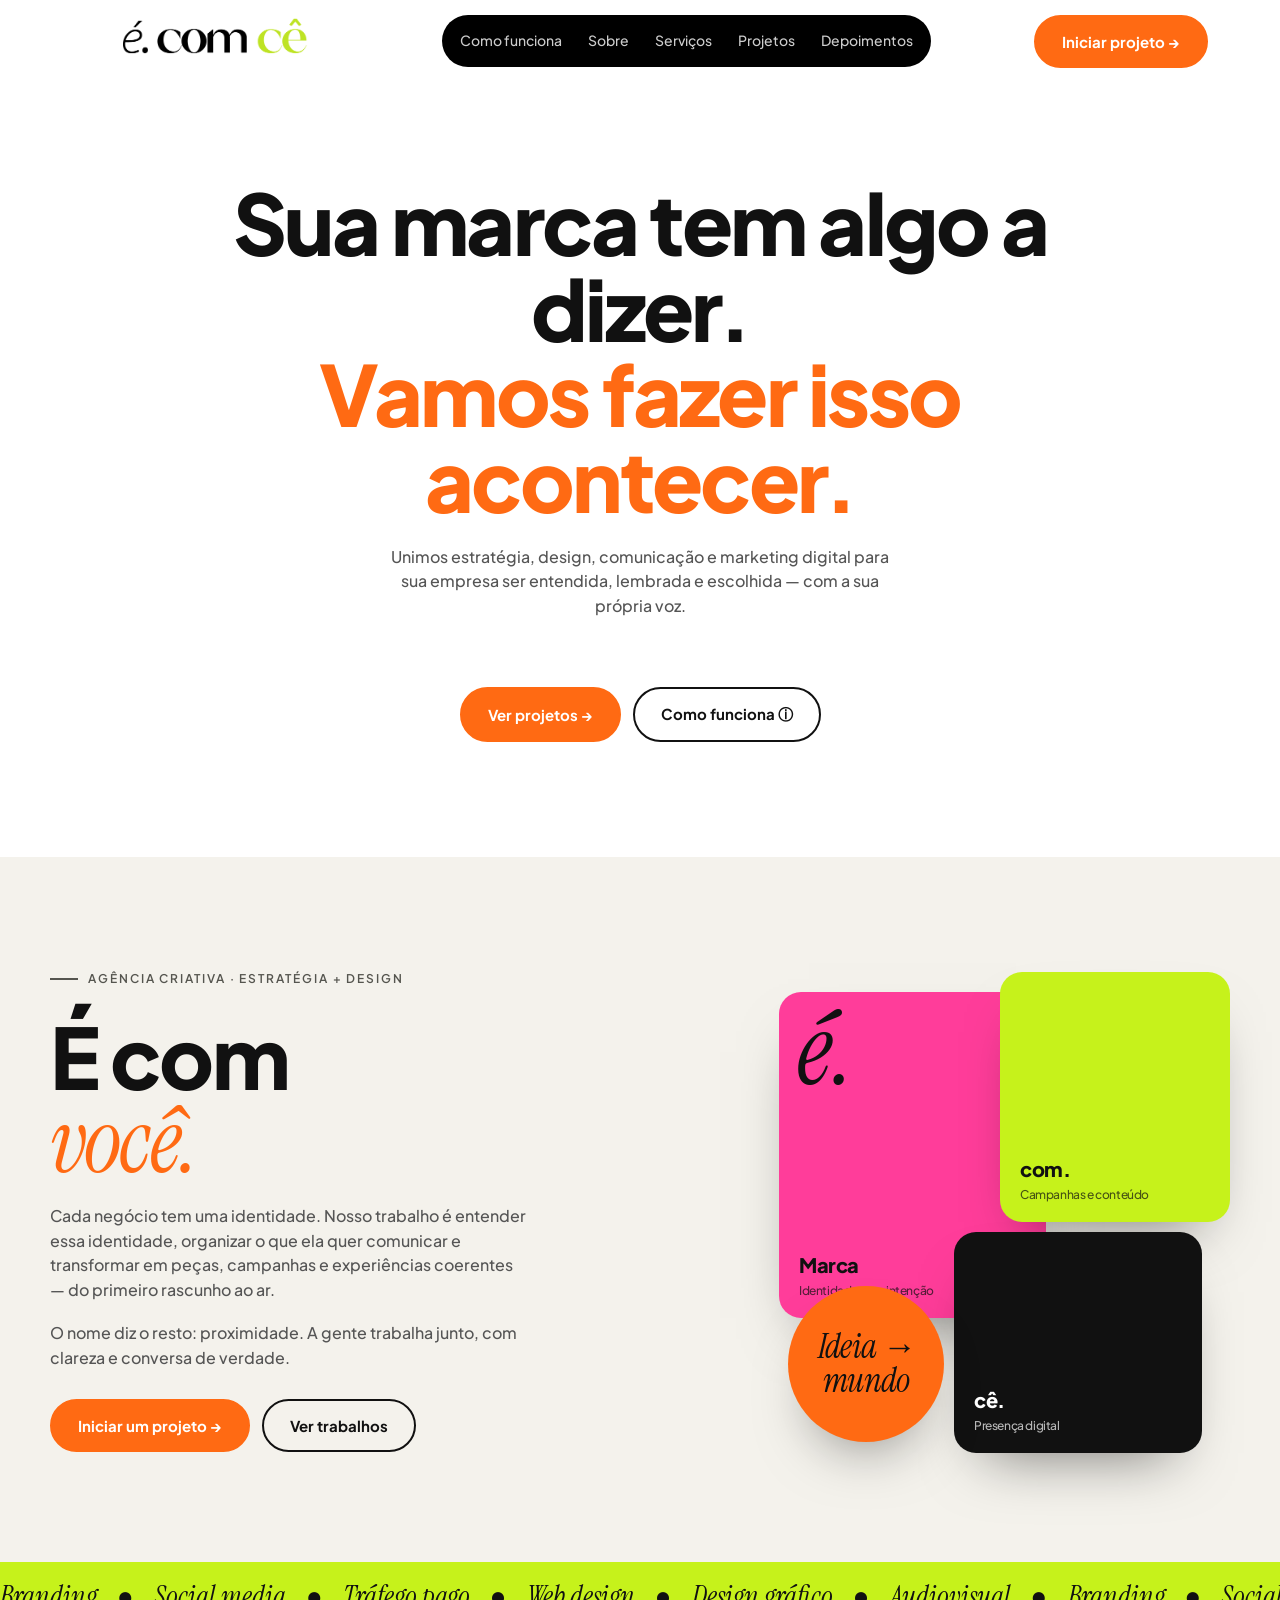
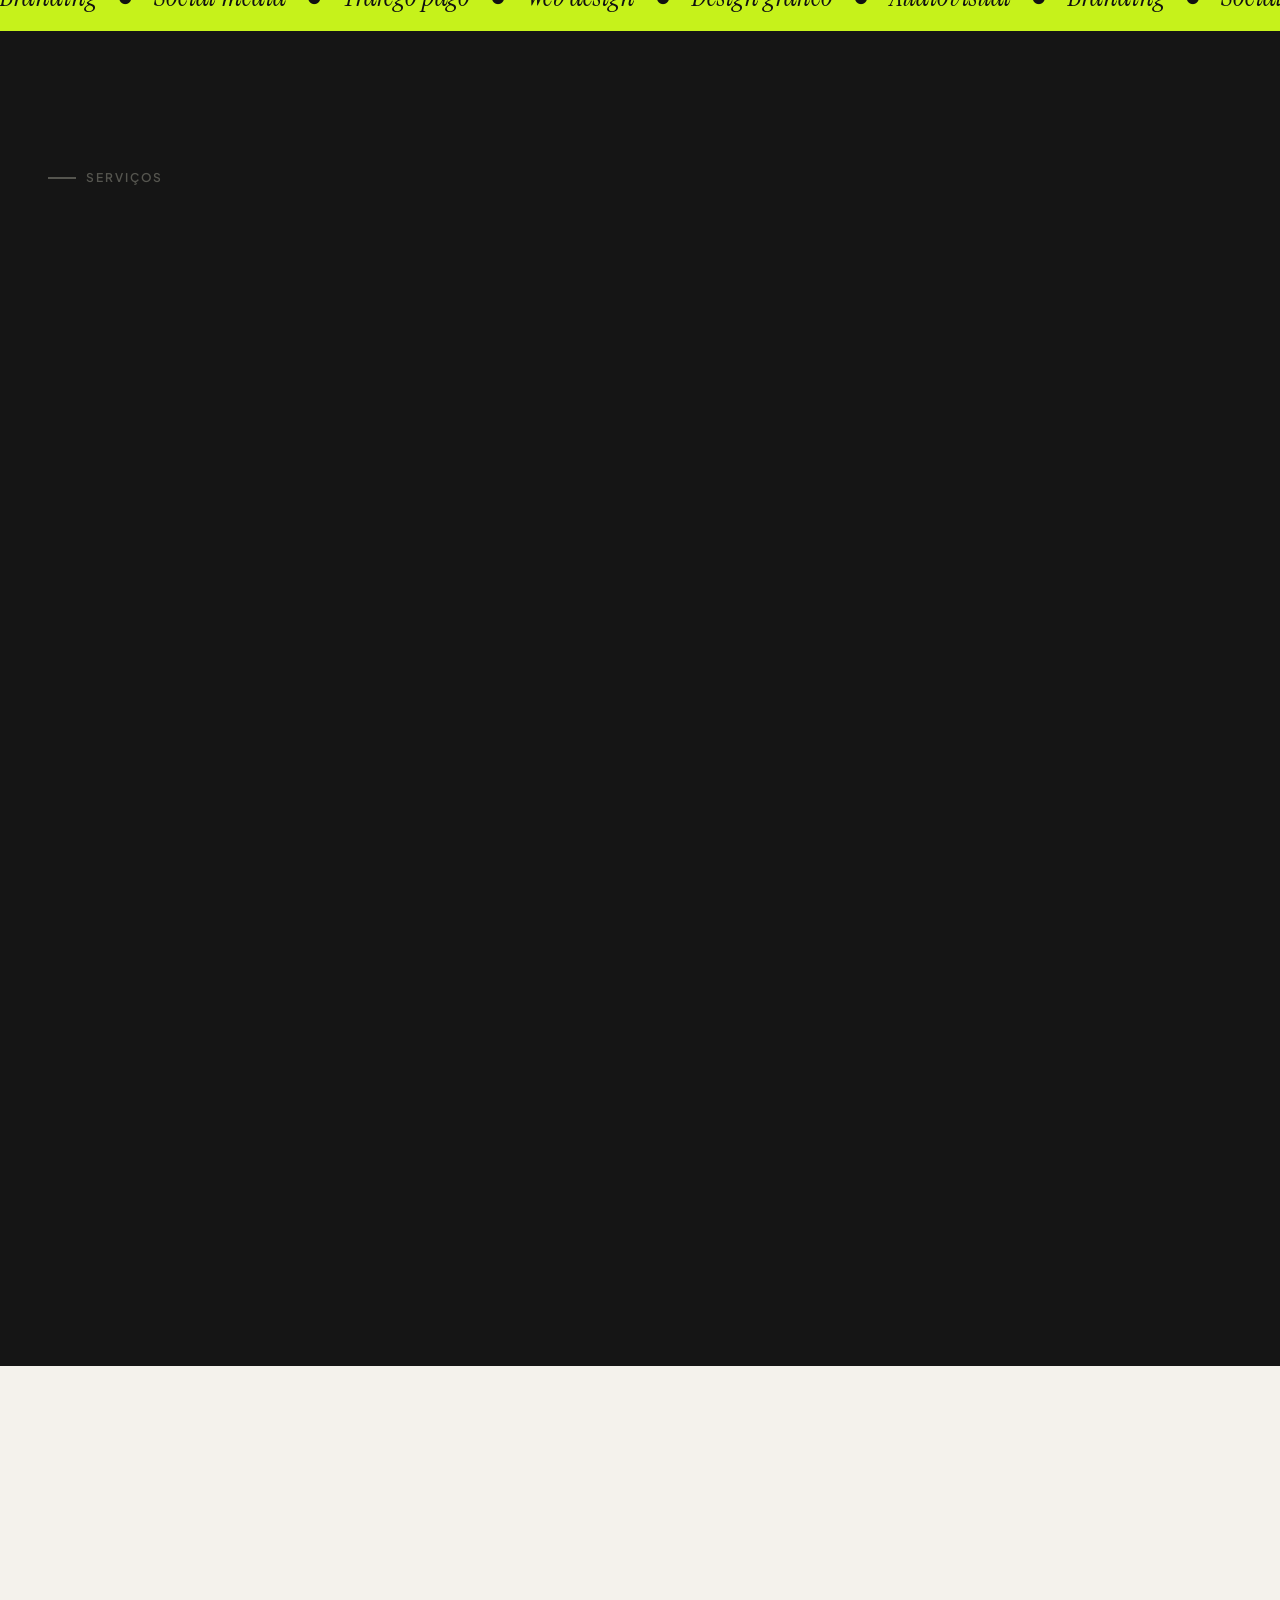
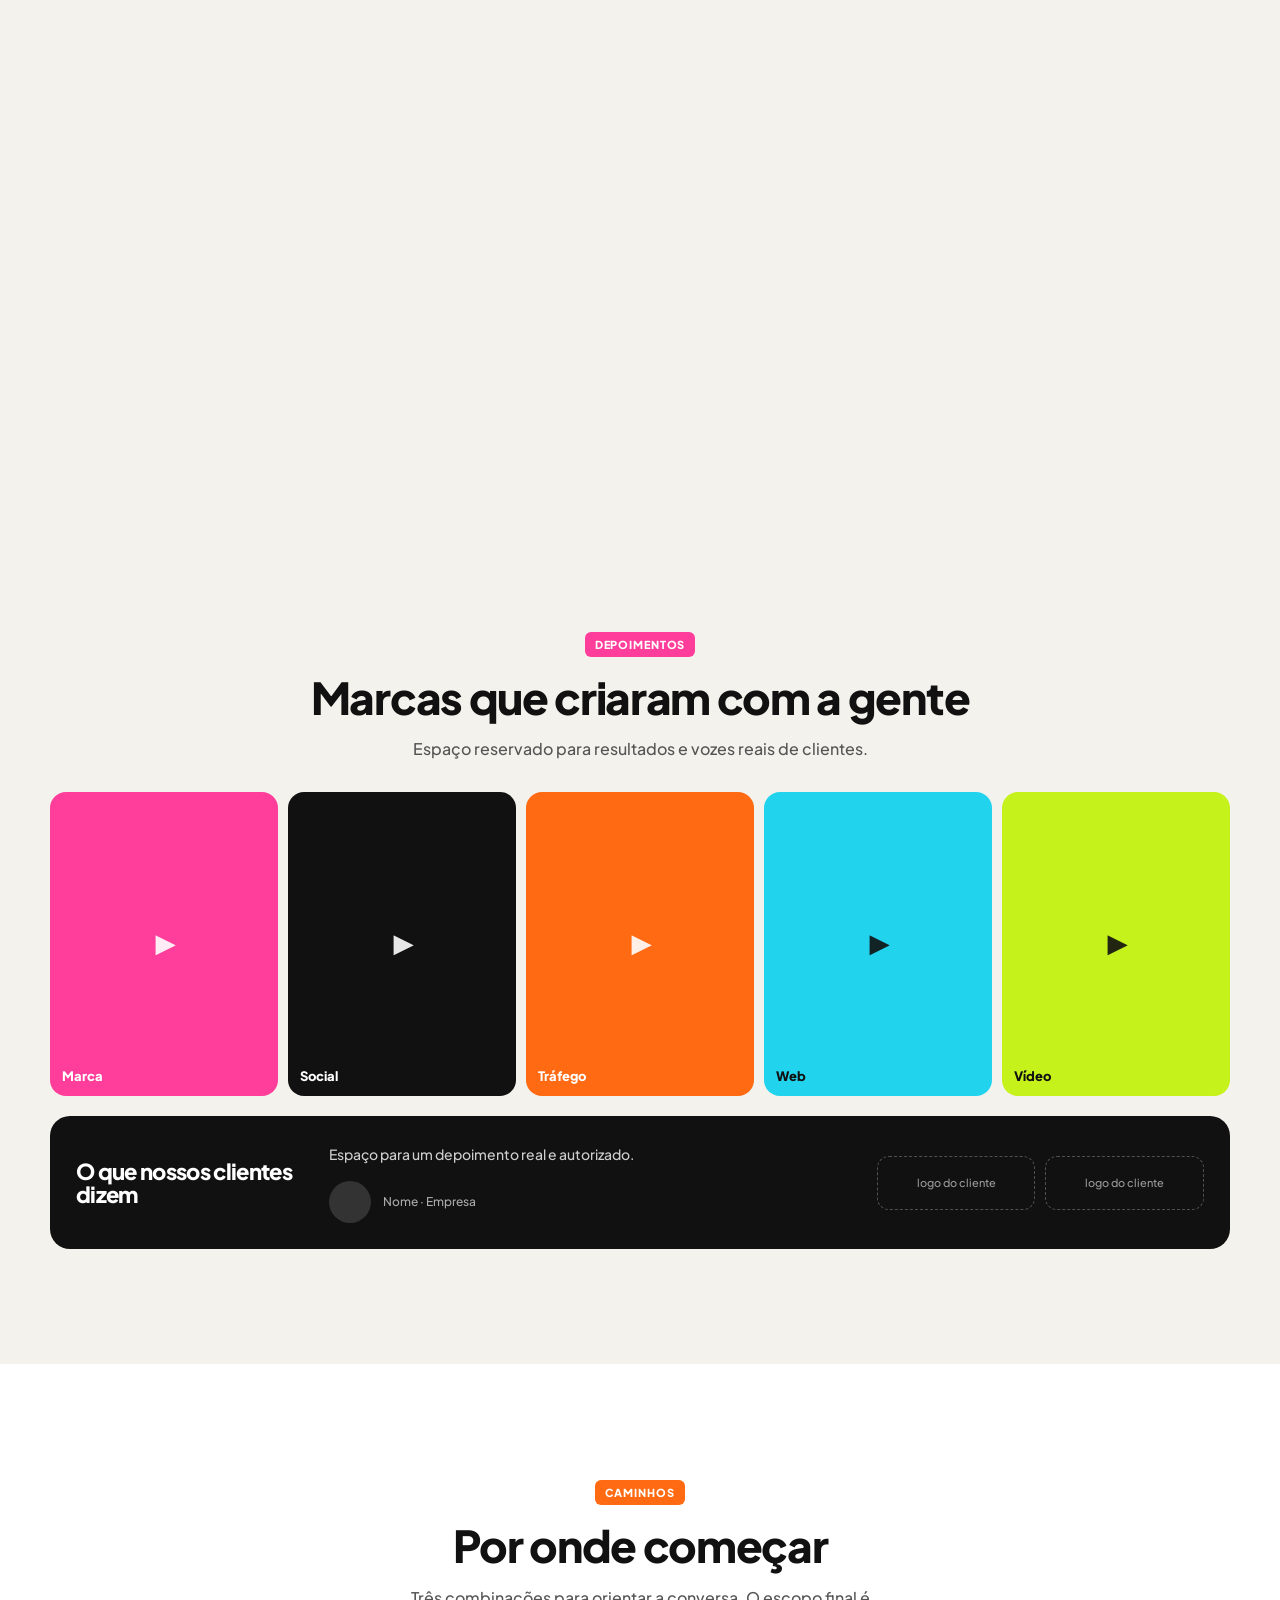
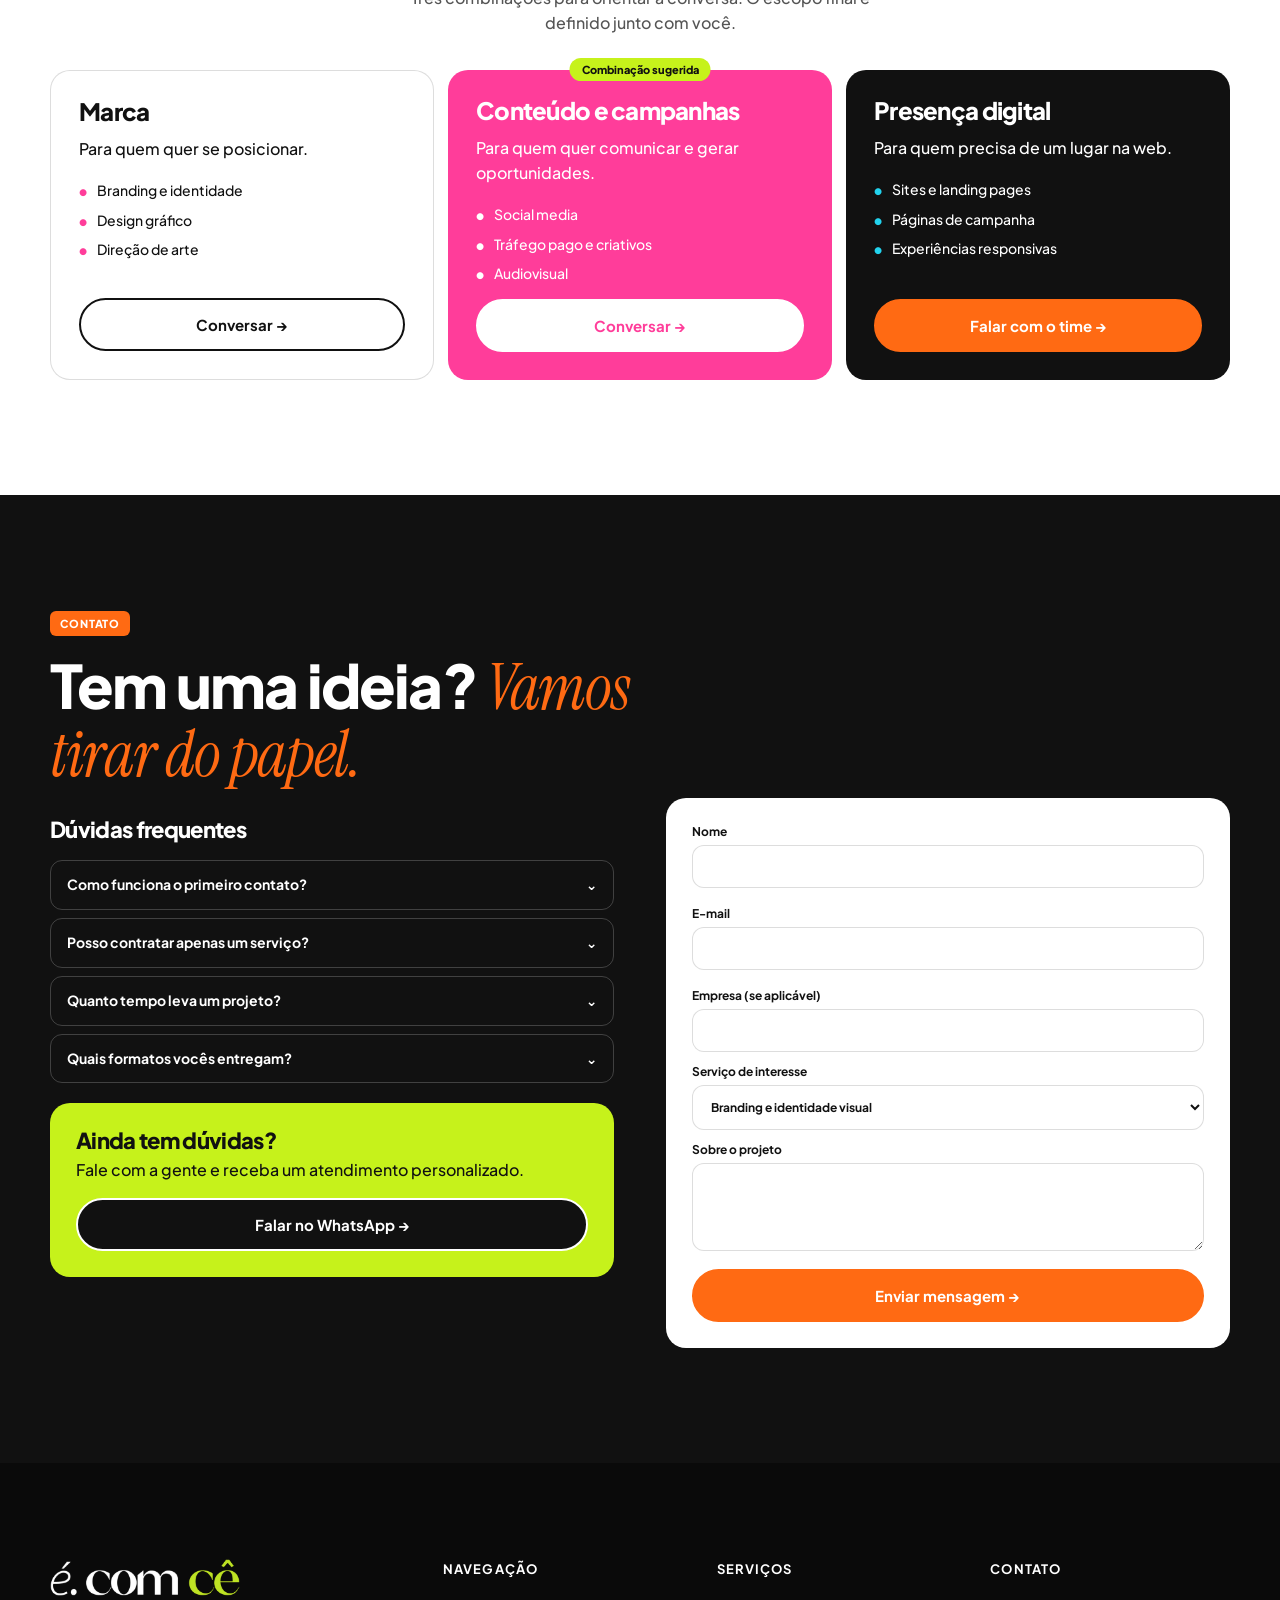
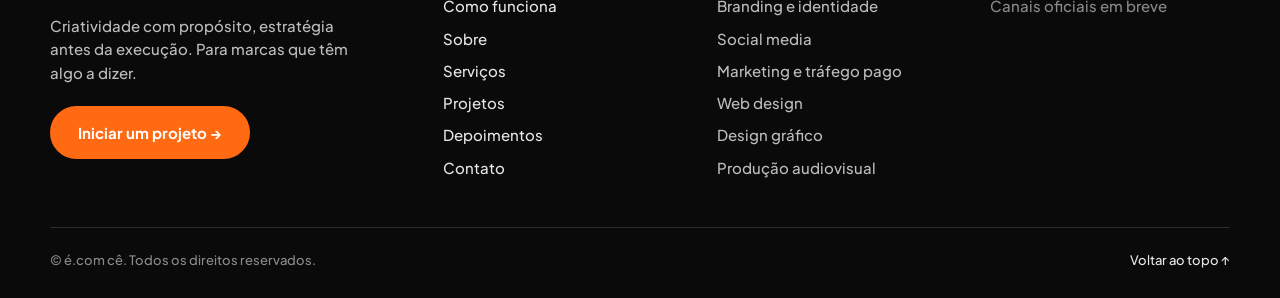
==== index.html @ 2d629760 "Add files via upload" ====
<!DOCTYPE html>
<html lang="pt-BR"><head>
  
<meta charset="utf-8"><meta name="viewport" content="width=device-width, initial-scale=1, viewport-fit=cover">
<title>Agência É Com Cê - criativa de branding, marketing e web</title>
<meta name="description" content="Agência criativa que conecta estratégia, design, comunicação e marketing digital para marcas que têm algo a dizer.">
<meta property="og:title" content="é.com cê — Sua marca tem algo a dizer"><meta property="og:type" content="website">
<meta property="og:description" content="Branding, social media, tráfego pago, web, design e audiovisual com estratégia antes da execução.">
<link rel="icon" type="image/png" href="[data-uri]">
<link rel="preconnect" href="https://fonts.googleapis.com"><link rel="preconnect" href="https://fonts.gstatic.com" crossorigin>
<link href="https://fonts.googleapis.com/css2?family=Plus+Jakarta+Sans:wght@500;700;800&family=Instrument+Serif:ital@0;1&display=swap" rel="stylesheet">
<link rel="stylesheet" href="css/style.css">

</head>
<body>

<header>
    <div class="nav">
        <a href="#inicio" aria-label="é.com cê — início"> <img src="img/logo.png" alt="é.com cê"></a>
<button class="burger" id="bg" aria-label="Abrir menu" aria-expanded="false" aria-controls="mn"><span></span><span></span></button>
<nav class="menu" id="mn" aria-label="Principal"><a href="#como">Como funciona</a><a href="#sobre">Sobre</a><a href="#servicos">Serviços</a><a href="#projetos">Projetos</a><a href="#depoimentos">Depoimentos</a>
    
</nav>
<a href="#contato" class="btn o">Iniciar projeto →</a>
</div>
</header>
<main class="bd top">


<section class="fr hero" id="inicio">
    <h1>Sua marca tem algo a dizer.<br>
        <span class="or">Vamos fazer isso acontecer.</span>
    </h1>
<p class="sub">Unimos estratégia, design, comunicação e marketing digital para sua empresa ser entendida, lembrada e escolhida — com a sua própria voz.</p>
<div class="row" id="row" aria-hidden="true"></div>
<div class="cta"><a class="btn o" href="#projetos">Ver projetos →</a><a class="btn" href="#como">Como funciona ⓘ</a></div></section>

<section class="fr mf" id="manifesto">
    <div class="mg">
        <div>
            <div class="kicker">Agência criativa · Estratégia + design</div>
<h2 class="mh">É com <span class="it or">você.</span></h2>
<p class="sub">Cada negócio tem uma identidade. Nosso trabalho é entender essa identidade, organizar o que ela quer comunicar e transformar em peças, campanhas e experiências coerentes — do primeiro rascunho ao ar.</p>
<p class="sub">O nome diz o resto: proximidade. A gente trabalha junto, com clareza e conversa de verdade.</p>
<div class="cta"><a class="btn o" href="#contato">Iniciar um projeto →</a><a class="btn" href="#projetos">Ver trabalhos</a></div>
<!-- <div class="chips"><span>Branding</span><span>Social media</span><span>Tráfego pago</span><span>Web</span><span>Design</span><span>Audiovisual</span></div> -->
</div>

<div class="stage" aria-hidden="true">
    <div class="card c1" data-d="18">
        <span>Marca</span><small>Identidade com intenção</small>
    </div>
    <div class="card c2" data-d="-26">
        <span>com.</span><small>Campanhas e conteúdo</small>
    </div>
    <div class="card c3" data-d="34">
        <span>cê.</span><small>Presença digital</small>
    </div>
    <div class="card c4" data-d="-14">
        <span class="it" style="font-size:34px">Ideia → mundo</span>
    </div>
</div>
</div>
</section><div class="tick" aria-hidden="true"><div><span>Branding</span><b>●</b><span>Social media</span><b>●</b><span>Tráfego pago</span><b>●</b><span>Web design</span><b>●</b><span>Design gráfico</span><b>●</b><span>Audiovisual</span><b>●</b><span>Branding</span><b>●</b><span>Social media</span><b>●</b><span>Tráfego pago</span><b>●</b><span>Web design</span><b>●</b><span>Design gráfico</span><b>●</b><span>Audiovisual</span><b>●</b></div></div>

<section id="servicos" style="background:var(--ink2)"><div class="wrap">
<div class="kicker">Serviços</div>
<h2 class="rv">Tudo o que sua marca precisa <span class="serif lime">dizer</span>, num só lugar.</h2>
<div class="sv">
<article class="s s1 rv"><span class="n">01</span><div><h3>Branding e identidade visual</h3><ul><li>Criação e desenvolvimento de marcas</li><li>Sistemas gráficos e aplicações</li><li>Direção de arte</li></ul></div></article>
<article class="s s2 rv"><span class="n">02</span><div><h3>Social media</h3><ul><li>Planejamento de conteúdo</li><li>Posts, carrosséis e stories</li><li>Gestão de redes sociais</li></ul></div></article>
<article class="s s3 rv"><span class="n">03</span><div><h3>Marketing digital e tráfego pago</h3><ul><li>Planejamento de campanhas</li><li>Criativos e gestão de anúncios</li><li>Geração de oportunidades</li></ul></div></article>
<article class="s s4 rv"><span class="n">04</span><div><h3>Web design e desenvolvimento</h3><ul><li>Sites institucionais</li><li>Landing pages e campanhas</li><li>Experiências responsivas</li></ul></div></article>
<article class="s s5 rv"><span class="n">05</span><div><h3>Design gráfico</h3><ul><li>Flyers e materiais promocionais</li><li>Peças para campanhas</li><li>Comunicação visual</li></ul></div></article>
<article class="s s6 rv"><span class="n">06</span><div><h3>Produção audiovisual</h3><ul><li>Edição de vídeos</li><li>Reels e vídeos curtos</li><li>Criativos para anúncios</li><li>Conteúdos para redes sociais</li></ul></div></article>
</div></div></section>

<section class="fr two" id="sobre"><div class="rv"><span class="tag">Sobre a é.com cê</span><h2>Marcas com personalidade <span class="or">comunicam melhor.</span></h2>
<p class="sub">Atuamos na interseção entre criatividade, comunicação e estratégia digital, com soluções que respeitam a identidade de cada negócio.</p>
<ul class="ck"><li>Criatividade com propósito</li><li>Conteúdo e design com intenção</li><li>Presença digital consistente</li></ul><a class="btn o" href="#contato">Quero conversar →</a></div>
<div class="stk rv"><div class="p p1"></div><div class="p p2">▶</div><div class="p p3"></div><div class="note"><b>Imagens ilustrativas</b>Espaço para fotos reais da equipe e dos bastidores.</div></div></section>

<!-- <section class="fr dk two" id="servicos">
    <div class="rv"><span class="tag">Serviços</span>
        <h2>Um só parceiro para <span class="or">todas as frentes</span> da sua marca.</h2>
<p class="sub">Escolha uma frente ou combine várias. Conte o objetivo e montamos o caminho.</p><br><a class="btn o" href="#contato">Conheça as frentes →</a></div>
<div class="win rv"><div class="tl">
<div class="sv"><div><b>01</b><h3>Branding e identidade</h3></div><ul><li>Marcas e sistemas gráficos</li><li>Direção de arte</li></ul></div>
<div class="sv"><div><b>02</b><h3>Social media</h3></div><ul><li>Conteúdo e gestão</li><li>Posts, carrosséis, stories</li></ul></div>
<div class="sv"><div><b>03</b><h3>Marketing e tráfego pago</h3></div><ul><li>Campanhas e anúncios</li><li>Criativos publicitários</li></ul></div>
<div class="sv"><div><b>04</b><h3>Web design</h3></div><ul><li>Sites e landing pages</li><li>Experiências responsivas</li></ul></div>
<div class="sv"><div><b>05</b><h3>Design gráfico</h3></div><ul><li>Flyers e peças de campanha</li><li>Materiais digitais</li></ul></div>
<div class="sv"><div><b>06</b><h3>Audiovisual</h3></div><ul><li>Edição, reels e vídeos curtos</li><li>Criativos para anúncios</li></ul></div></div>
<div class="br"><b>Novo briefing</b><span>Seu objetivo</span><span>Serviço de interesse</span><span>Prazo desejado</span><a class="btn o" href="#contato">Enviar briefing</a></div></div>
</section> -->



<section class="fr tt" id="depoimentos"><span class="tag">Depoimentos</span><h2>Marcas que criaram com a gente</h2><p class="sub" style="margin-inline:auto">Espaço reservado para resultados e vozes reais de clientes.</p>
<div class="v5"><div>Marca</div><div>Social</div><div>Tráfego</div><div>Web</div><div>Vídeo</div></div>
<div class="dp" style="text-align:left"><h3>O que nossos clientes dizem</h3><div><q id="tq">Espaço para um depoimento real e autorizado.</q><div class="who"><span class="av"></span><span id="tn">Nome · Empresa</span></div></div><div class="lg"><span>logo do cliente</span><span>logo do cliente</span></div></div></section>

<section class="fr tt" id="caminhos"><span class="tag o">Caminhos</span><h2>Por onde começar</h2><p class="sub" style="margin-inline:auto">Três combinações para orientar a conversa. O escopo final é definido junto com você.</p>
<div class="pl" style="text-align:left"><div class="pc"><h3>Marca</h3><p>Para quem quer se posicionar.</p><ul><li>Branding e identidade</li><li>Design gráfico</li><li>Direção de arte</li></ul><a class="btn" href="#contato">Conversar →</a></div>
<div class="pc pp"><span class="md">Combinação sugerida</span><h3>Conteúdo e campanhas</h3><p>Para quem quer comunicar e gerar oportunidades.</p><ul><li>Social media</li><li>Tráfego pago e criativos</li><li>Audiovisual</li></ul><a class="btn" href="#contato">Conversar →</a></div>
<div class="pc bk"><h3>Presença digital</h3><p>Para quem precisa de um lugar na web.</p><ul><li>Sites e landing pages</li><li>Páginas de campanha</li><li>Experiências responsivas</li></ul><a class="btn" href="#contato">Falar com o time →</a></div></div></section>

<section class="fr dk" id="contato"><span class="tag o">Contato</span><h2 style="max-width:680px;font-size:clamp(34px,5vw,60px)">Tem uma ideia? <span class="it or">Vamos tirar do papel.</span></h2>
<div class="ct"><div><h3 style="font-size:22px;margin-top:20px">Dúvidas frequentes</h3><div class="faq">
<details><summary>Como funciona o primeiro contato?</summary><p>Você envia o formulário ou chama no WhatsApp, e conversamos para entender o negócio e o objetivo.</p></details>
<details><summary>Posso contratar apenas um serviço?</summary><p>Sim. As frentes podem ser contratadas separadamente ou combinadas.</p></details>
<details><summary>Quanto tempo leva um projeto?</summary><p>Depende do escopo. Os prazos são definidos na etapa de estratégia.</p></details>
<details><summary>Quais formatos vocês entregam?</summary><p>Depende do serviço: identidade, peças gráficas, vídeos, sites e campanhas. Detalhamos no briefing.</p></details></div>
<div class="dv"><h3>Ainda tem dúvidas?</h3><p>Fale com a gente e receba um atendimento personalizado.</p><a class="btn k" id="wa" href="#contato" target="_blank" rel="noopener">Falar no WhatsApp →</a></div><div class="so" id="so"></div></div>
<form id="fm" novalidate><label>Nome<input name="nome" required autocomplete="name"><span class="er"></span></label><label>E-mail<input name="email" type="email" required autocomplete="email"><span class="er"></span></label><label>Empresa (se aplicável)<input name="empresa" autocomplete="organization"></label>
<label>Serviço de interesse<select name="servico"><option>Branding e identidade visual</option><option>Social media</option><option>Marketing digital e tráfego pago</option><option>Web design e desenvolvimento</option><option>Design gráfico</option><option>Produção audiovisual</option><option>Ainda não sei</option></select></label>
<label>Sobre o projeto<textarea name="msg" rows="4" required></textarea><span class="er"></span></label><button class="btn o" type="submit" style="justify-content:center">Enviar mensagem →</button><div id="st" role="status" aria-live="polite"></div></form></div></section>
<footer class="ft"><div class="fin"><div class="f1"><img src="[data-uri]" alt="é.com cê" width="190" height="37"><p>Criatividade com propósito, estratégia antes da execução. Para marcas que têm algo a dizer.</p><a class="btn o" href="#contato">Iniciar um projeto →</a></div>
<nav class="fcol" aria-label="Seções"><b>Navegação</b><a href="#como">Como funciona</a><a href="#sobre">Sobre</a><a href="#servicos">Serviços</a><a href="#projetos">Projetos</a><a href="#depoimentos">Depoimentos</a><a href="#contato">Contato</a></nav>
<div class="fcol"><b>Serviços</b><span>Branding e identidade</span><span>Social media</span><span>Marketing e tráfego pago</span><span>Web design</span><span>Design gráfico</span><span>Produção audiovisual</span></div>
<div class="fcol"><b>Contato</b><span id="fc"></span></div></div>
<div class="fb"><span>© <span id="yr"></span> é.com cê. Todos os direitos reservados.</span><a href="#inicio">Voltar ao topo ↑</a></div></footer>
</main>
<script src="js/script.js" defer></script>
</body></html>
---- css/style.css ----
:root{
    --ink:#111;
    --ink2: #151515;
    --paper: #f4f2ec;
    --or:#ff6a13;
    --pk:#ff3d9a;
    --lime:#c6f21b;
    --cy:#22d3ee;
    --bg:#e2e3e6;
    --f:'Plus Jakarta Sans',system-ui,sans-serif;
    --r:22px;
    --s: 'Instrument Serif', Georgia, serif;
    box-sizing:border-box;
    padding-top:env(safe-area-inset-top,0px);
    padding-bottom:env(safe-area-inset-bottom,0px)
}

*,*:before,*:after{box-sizing:inherit}html{scroll-behavior:smooth;scroll-padding-top:96px;height:100%}

body{margin:0;background:var(--bg);color:var(--ink);font:500 16px/1.55 var(--f);-webkit-font-smoothing:antialiased;overflow-x:hidden}

a{color:inherit}h1,h2,h3,p{margin:0}h1,h2,h3{font-weight:800;letter-spacing:-.03em;line-height:1.02}img{max-width:100%}

.bd{max-width:1180px;margin:0 auto;padding:0 clamp(12px,3vw,32px)}

.lb{font:500 18px var(--f);color:#2a2a2a;margin:0 0 10px 4px}

.fr{background:#fff;border-radius:26px;padding:clamp(28px,5vw,64px);overflow:hidden;margin-bottom:54px;position:relative}.fr.dk{background:var(--ink);color:#fff}

.tag{display:inline-block;font:800 11px var(--f);letter-spacing:.08em;text-transform:uppercase;padding:6px 10px;border-radius:6px;margin-bottom:18px;background:var(--pk);color:#fff}.tag.o{background:var(--or)}.tag.l{background:var(--lime);color:var(--ink)}

.or{color:var(--or)}h2{font-size:clamp(34px,5vw,60px)}.sub{color:#555;max-width:520px;margin-top:18px}.dk .sub{color:#c9c9c9}

.btn{display:inline-flex;align-items:center;gap:10px;padding:15px 26px;border-radius:99px;font:700 15px var(--f);text-decoration:none;border:2px solid var(--ink);background:none;cursor:pointer;color:inherit;transition:transform .3s,background .3s,color .3s}.btn:hover{transform:translateY(-3px)}

.btn.o{background:var(--or);border-color:var(--or);color:#fff}.btn.o:hover{background:var(--ink);border-color:var(--ink)}.dk .btn{border-color:#fff}.dk .btn.o{border-color:var(--or)}.btn.k{background:var(--ink);color:#fff}.btn.k:hover{background:var(--or);border-color:var(--or)}

:focus-visible{outline:3px solid var(--pk);outline-offset:3px}

header{position:fixed;inset:0 0 auto;z-index:50;padding-top:env(safe-area-inset-top,0px)}

.wrap {
                max-width: 1280px;
                margin: 0 auto;
                padding: 0 clamp(20px,4vw,48px);
            }

section {
    padding: clamp(72px,11vw,150px) 0;
    position: relative;
}

#servicos {
    color: white;
}

.serif {
                font-family: var(--s);
                font-style: italic;
                font-weight: 400;
                letter-spacing: -.02em;
            }

.lime {
    color: var(--lime);
}

.nav {
    margin: 1px auto 0;
    width: calc(100% - 24px);
    max-width: 1156px;
    height: 62px;
    backdrop-filter: blur(14px);
    border-radius: 99px;
    display: flex;
    align-items: center;
    justify-content: space-between;
    padding: 40px 10px 40px 26px;
    color: #fff;
}

.nav img{height:250px;display:block}

.menu{
    display:flex;
    align-items:center;
    gap:2px;
    background: black;
    border-radius: 99px;
    padding: 6px;
}
.menu a{
    padding:9px 12px;
    text-decoration:none;
    font-size:14px;
    opacity:.8;
    border-radius:99px
}
.menu a:hover{
    opacity:1;color:var(--lime)
}
.menu .btn{
    padding:11px 20px;
    opacity:1;
    font-size:14px;
    border-color:var(--or);
    color:#fff
}
.menu .btn:hover{
    color:#fff
}

.burger{display:none;background:none;border:1.5px solid #fff4;color:#fff;width:44px;height:44px;border-radius:50%;cursor:pointer}.burger span{display:block;width:18px;height:2px;background:#fff;margin:5px auto}

.top{padding-top:96px}

/* 01 */

/* serviços */
            .sv {
                display: grid;
                grid-template-columns: repeat(12,1fr);
                gap: 16px;
                margin-top: 56px;
            }

            .s {
                border-radius: var(--r);
                padding: 30px;
                min-height: 290px;
                display: flex;
                flex-direction: column;
                justify-content: space-between;
                position: relative;
                overflow: hidden;
                transition: transform .45s cubic-bezier(.2,.8,.2,1);
            }

            .s:hover {
                transform: translateY(-8px) rotate(-.6deg);
            }

            .s h3 {
                font-size: clamp(24px,2.4vw,36px);
            }

            .s ul {
                margin: 14px 0 0;
                padding: 0;
                list-style: none;
                font-size: 15px;
                opacity: .82;
            }

            .s li:before {
                content: "→ ";
            }

            .s .n {
                font: italic 64px/1 var(--s);
                opacity: .35;
                transition: opacity .3s,transform .4s;
            }

            .s:hover .n {
                opacity: 1;
                transform: scale(1.12) translateX(-6px);
            }

            .s1 {
                grid-column: span 7;
                background: var(--lime);
                color: var(--ink);
            }

            .s2 {
                grid-column: span 5;
                background: #1c1c1a;
                border: 1px solid var(--line);
            }

            .s3 {
                grid-column: span 4;
                background: var(--paper);
                color: var(--ink);
            }

            .s4 {
                grid-column: span 4;
                background: #1c1c1a;
                border: 1px solid var(--line);
            }

            .s5 {
                grid-column: span 4;
                background: #ff5a36;
                color: #fff;
            }

            .s6 {
                grid-column: span 12;
                background: #1c1c1a;
                border: 1px solid var(--line);
                min-height: 200px;
            }

            .s6 ul {
                columns: 2;
            }

            .s1 {
  background: var(--or);
  color: var(--ink);
}
.s2 {
  background: var(--pk);
  color: var(--ink);
  border: 0;
}
.s3 {
  background: var(--lime);
  color: var(--ink);
}
.s4 {
  background: var(--cy);
  color: var(--ink);
  border: 0;
}
.s5 {
  background: var(--paper);
  color: var(--ink);
}
.s6 {
  background: #222220;
}
.s6 .n {
  color: var(--lime);
}
.filters button[aria-pressed=true],.filters button:hover {
  background: var(--or);
  border-color: var(--or);
  color: var(--ink);
}

.hero{text-align:center}.hero h1{font-size:clamp(40px,6.6vw,84px);max-width:880px;margin:0 auto}.hero .sub{margin:22px auto 0}

.stats{display:flex;gap:12px;justify-content:center;flex-wrap:wrap;margin:30px 0 40px}.stats div{padding:14px 22px;border-radius:14px;text-align:left;font-size:13px;line-height:1.2}.stats b{display:block;font-size:20px}.stats div:nth-child(1){background:var(--ink);color:#fff}.stats div:nth-child(2){background:var(--pk);color:#fff}.stats div:nth-child(3){background:var(--lime)}

.row{
    display:flex;
    gap:10px;
    justify-content:center;
    align-items:flex-end;
    margin: 34px 0px;
}
.tc{flex:0 1 128px;height:clamp(130px,20vw,200px);border-radius:16px;position:relative;overflow:hidden;transition:transform .5s cubic-bezier(.2,.8,.2,1);color:#fff;font:800 13px var(--f);padding:12px;display:flex;align-items:flex-end;transform:rotate(var(--r)) translateY(var(--y))}.tc:hover{transform:rotate(0) translateY(-10px) scale(1.05)}

.cta{display:flex;gap:12px;justify-content:center;flex-wrap:wrap}

/* 02 */

.two{display:grid;grid-template-columns:1.05fr .95fr;gap:clamp(24px,5vw,70px);align-items:center}

.chips{display:grid;grid-template-columns:repeat(3,auto);gap:10px;margin-top:30px;justify-content:start}.chips span{padding:11px 16px;border-radius:12px;font:700 13px var(--f);color:var(--ink);text-align:center}

.chips span:nth-child(1){background:var(--or)}.chips span:nth-child(2){background:var(--lime)}.chips span:nth-child(3){background:var(--cy)}.chips span:nth-child(4){background:var(--lime)}.chips span:nth-child(5){background:var(--pk);color:#fff}.chips span:nth-child(6){background:var(--or)}

.phw{position:relative;display:grid;place-items:center;padding:20px}.phone{width:min(270px,70vw);aspect-ratio:9/18;background:var(--ink);border-radius:40px;padding:10px;box-shadow:0 30px 60px -28px #000a}

.scr{height:100%;border-radius:30px;background:linear-gradient(160deg,var(--pk),var(--or));position:relative;overflow:hidden;display:flex;flex-direction:column;justify-content:flex-end;padding:14px}.scr:before{content:"▶";position:absolute;inset:0 0 40% 0;display:grid;place-items:center;font-size:44px;color:#fff;text-shadow:0 4px 20px #0006}

.stp{background:#fff;border-radius:18px;padding:12px 14px;font:700 12px/1.9 var(--f)}.stp i{font-style:normal;color:var(--or);margin-right:8px}

.fl{position:absolute;width:56px;height:56px;border-radius:16px;display:grid;place-items:center;font-size:24px;color:#fff;animation:fl 5s ease-in-out infinite}.f1{right:0;top:14%;}.f2{right:-4px;top:40%;background:var(--cy)}.f3{right:6%;bottom:12%;background:var(--or);animation-delay:-2s}.f4{left:2%;top:26%;background:var(--lime);color:var(--ink);animation-delay:-3s}

.kicker {
  font: 600 12px/1 var(--f);
  letter-spacing: .16em;
  text-transform: uppercase;
  display: flex;
  gap: 10px;
  align-items: center;
  margin-bottom: 30px;
  color: #55554f;
}
.kicker:before {
  content: "";
  width: 28px;
  height: 2px;
  background: currentColor;
}

.light .kicker {
  color: #55554f;
}

@keyframes fl{50%{transform:translateY(-10px) rotate(4deg)}}

/* 03 */

.ck{list-style:none;padding:0;margin:26px 0 30px;display:grid;gap:10px}.ck li{display:flex;gap:12px;align-items:center;font-size:15px}.ck li:before{content:"✓";width:22px;height:22px;border-radius:50%;background:var(--pk);color:#fff;display:grid;place-items:center;font-size:12px;flex:none}

.stk{position:relative;height:clamp(300px,40vw,400px)}.stk .p{position:absolute;border-radius:20px;box-shadow:0 20px 40px -22px #0007;transition:transform .5s}.stk .p:hover{transform:rotate(0) scale(1.03)!important}

.p1{width:44%;height:70%;left:2%;top:14%;background:var(--lime);transform:rotate(-6deg)}.p2{width:46%;height:86%;left:24%;top:0;background:linear-gradient(160deg,var(--pk),var(--or));transform:rotate(2deg);display:grid;place-items:center;color:#fff;font-size:40px}.p3{width:40%;height:62%;right:0;top:12%;background:var(--cy);transform:rotate(7deg)}

.note{position:absolute;right:2%;bottom:2%;background:#fff;border-radius:16px;padding:14px 16px;font-size:12px;max-width:210px;box-shadow:0 14px 34px -16px #0006;border:1px solid #0001;line-height:1.35}.note b{display:block;margin-bottom:2px}

/* 04 */

.win{border:1px solid #fff2;border-radius:18px;background:#1a1a1a;padding:16px;display:grid;grid-template-columns:1fr 180px;gap:14px}.tl{display:grid;grid-template-columns:repeat(3,1fr);gap:10px}




.br{background:#232323;border-radius:14px;padding:14px;display:flex;flex-direction:column;gap:8px;font-size:12px}.br b{font-size:13px}.br span{background:#333;border-radius:8px;padding:8px 10px;color:#bbb}.br .btn{padding:10px;justify-content:center;font-size:12px;margin-top:auto}

/* 05 */

.tri{display:grid;grid-template-columns:repeat(3,1fr);gap:12px;margin:34px 0 22px}.tri div{border-radius:18px;padding:22px;min-height:130px;display:flex;flex-direction:column;justify-content:space-between}.tri b{font-size:19px;line-height:1.1;letter-spacing:-.02em}.tri small{font-size:13px;line-height:1.35}.tri div:nth-child(1){background:var(--or);color:#fff}.tri div:nth-child(2){background:var(--lime)}.tri div:nth-child(3){background:var(--ink);color:#fff}

.pnl{border:1px solid #0002;border-radius:20px;padding:20px;background:#fff}.fil{display:flex;gap:6px;flex-wrap:wrap;margin-bottom:16px}.fil button{font:700 12px var(--f);padding:8px 14px;border-radius:99px;border:0;background:#eee;cursor:pointer}.fil button[aria-pressed=true]{background:var(--or);color:#fff}

.pg{display:grid;grid-template-columns:repeat(3,1fr);gap:12px}.pj{border:0;padding:0;border-radius:16px;min-height:200px;position:relative;overflow:hidden;cursor:pointer;color:#fff;text-align:left;font:inherit}.pj.off{display:none}.pj:nth-child(1),.pj:nth-child(4){grid-row:span 1}

.art{position:absolute;inset:0;transition:transform .6s}.pj:hover .art{transform:scale(1.08)}.pj .m{position:absolute;inset:auto 0 0;padding:14px;background:linear-gradient(transparent,#000a);font-weight:800;font-size:14px}.pj .m small{display:block;font-weight:500;opacity:.85}.pj .fk{position:absolute;top:10px;left:10px;background:#000a;font:800 10px var(--f);letter-spacing:.06em;text-transform:uppercase;padding:5px 9px;border-radius:99px}

.a1{background:radial-gradient(circle at 30% 70%,var(--pk) 0 24%,transparent 25%),var(--lime)}.a2{background:repeating-linear-gradient(135deg,var(--or) 0 20px,var(--pk) 20px 40px)}.a3{background:conic-gradient(from 90deg at 60% 60%,var(--ink),var(--cy),var(--lime),var(--ink))}.a4{background:linear-gradient(90deg,var(--ink) 50%,var(--cy) 50%)}.a5{background:radial-gradient(circle at 50% 120%,var(--lime) 0 42%,transparent 43%),#2a2a60}.a6{background:linear-gradient(115deg,var(--pk) 0 35%,var(--ink) 35% 65%,var(--or) 65%)}

dialog{border:0;border-radius:24px;padding:0;width:min(720px,92vw);overflow:hidden}dialog::backdrop{background:#000b}.dm .art{position:relative;display:block;height:280px}.dm .t{padding:24px 28px 8px}.dm h3{font-size:34px;margin:6px 0}.dm .btn{margin:10px 28px 26px}

/* 06 */

.tt{text-align:center}.tt h2{font-size:clamp(28px,4vw,44px)}.v5{display:grid;grid-template-columns:repeat(5,1fr);gap:10px;margin:30px 0 20px}.v5 div{aspect-ratio:3/4;border-radius:16px;display:flex;align-items:flex-end;padding:12px;font:800 13px var(--f);color:#fff;position:relative}.v5 div:before{content:"▶";position:absolute;inset:0;display:grid;place-items:center;font-size:26px;opacity:.9}.v5 div:nth-child(1){background:var(--pk)}.v5 div:nth-child(2){background:var(--ink)}.v5 div:nth-child(3){background:var(--or)}.v5 div:nth-child(4){background:var(--cy);color:var(--ink)}.v5 div:nth-child(5){background:var(--lime);color:var(--ink)}

.dp{background:var(--ink);color:#fff;border-radius:20px;padding:26px;display:grid;grid-template-columns:.7fr 1.6fr 1fr;gap:24px;align-items:center}.dp h3{font-size:22px}.dp q{font-size:14px;color:#cfcfcf;quotes:none}.dp .who{display:flex;gap:12px;align-items:center;margin-top:14px;font-size:12px;color:#aaa}.av{width:42px;height:42px;border-radius:50%;background:#333;flex:none}.lg{display:grid;grid-template-columns:1fr 1fr;gap:10px}.lg span{border:1.5px dashed #fff4;border-radius:12px;height:54px;display:grid;place-items:center;font-size:11px;color:#999;text-align:center}

/* 07 */

.pl{display:grid;grid-template-columns:repeat(3,1fr);gap:14px;margin-top:34px;align-items:stretch}.pc{border-radius:20px;padding:28px;border:1.5px solid #0002;display:flex;flex-direction:column;gap:14px;position:relative}.pc h3{font-size:24px}.pc ul{list-style:none;padding:0;margin:4px 0 auto;display:grid;gap:8px;font-size:14px}.pc li:before{content:"●";font-size:9px;margin-right:10px;color:var(--pk)}.pc.pp{background:var(--pk);color:#fff;border:0}.pc.pp li:before{color:#fff}.pc.bk{background:var(--ink);color:#fff;border:0}.pc.bk li:before{color:var(--cy)}.pc .btn{justify-content:center}.pc.pp .btn{background:#fff;color:var(--pk);border-color:#fff}.pc.bk .btn{background:var(--or);border-color:var(--or)}

.md{position:absolute;top:-12px;left:50%;transform:translateX(-50%);background:var(--lime);color:var(--ink);font:800 11px var(--f);padding:5px 12px;border-radius:99px;white-space:nowrap}

/* 08 */

.ct{display:grid;grid-template-columns:1fr 1fr;gap:clamp(24px,4vw,56px);margin-top:10px}.ct h2{font-size:clamp(34px,5vw,56px)}.ct h2 span{color:var(--or)}

.faq{display:grid;gap:8px;margin:20px 0}details{border:1px solid #fff3;border-radius:12px;padding:13px 16px;font-size:14px}summary{cursor:pointer;font-weight:700;list-style:none;display:flex;justify-content:space-between;gap:10px}summary::after{content:"⌄"}details[open] summary::after{content:"⌃"}details p{margin-top:10px;color:#c9c9c9}

.dv{background:var(--lime);color:var(--ink);border-radius:20px;padding:26px}.dv h3{font-size:22px;margin-bottom:6px}.dv .btn{margin-top:16px;width:100%;justify-content:center}

form{display:grid;gap:12px;background:#fff;color:var(--ink);border-radius:20px;padding:26px}label{font:700 12px var(--f);display:grid;gap:6px}input,select,textarea{font:inherit;border:1.5px solid #0002;border-radius:12px;padding:13px 14px;width:100%;background:#fff;color:var(--ink)}input:focus,select:focus,textarea:focus{border-color:var(--or);outline:none}[aria-invalid=true]{border-color:#d11}.er{color:#c01010;font-size:12px}#st{display:none;padding:12px 14px;border-radius:12px;font-size:14px}#st.ok{display:block;background:#e6f8a8}#st.no{display:block;background:#ffe0d2;color:#8a1d00}.so{display:flex;gap:8px;flex-wrap:wrap;margin-top:14px}.so a{border:1px solid #fff4;padding:8px 14px;border-radius:99px;font-size:13px;text-decoration:none}

.ft{display:flex;justify-content:space-between;gap:20px;flex-wrap:wrap;align-items:center;font-size:13px;color:#888;padding:6px 4px 40px}.ft img{height:32px;background:var(--ink);padding:8px 14px;border-radius:99px}.ft a{margin-right:14px;text-decoration:none}

.rv{opacity:0;transform:translateY(30px);transition:opacity .8s,transform .8s cubic-bezier(.2,.8,.2,1)}.rv.in{opacity:1;transform:none}

@media(max-width:900px){.burger{display:block}.menu{position:fixed;inset:84px 12px auto;background:var(--ink);border-radius:24px;flex-direction:column;align-items:stretch;padding:14px 18px 22px;clip-path:inset(0 0 100% 0);visibility:hidden;transition:clip-path .4s}.menu.open{clip-path:inset(0);visibility:visible}.menu a{font-size:20px;padding:13px 4px;border-bottom:1px solid #fff2;border-radius:0}.menu .btn{justify-content:center;margin-top:12px;border-radius:99px;border-bottom:0}

.two,.ct,.win,.pl,.dp{grid-template-columns:1fr}.tri,.pg{grid-template-columns:1fr 1fr}.tl{grid-template-columns:1fr 1fr}.v5{grid-template-columns:repeat(3,1fr)}.v5 div:nth-child(n+4){display:none}.tc:nth-child(n+6){display:none}.chips{grid-template-columns:repeat(2,auto)}.pc.pp{margin:12px 0}}

@media(max-width:560px){.tri,.pg{grid-template-columns:1fr}.tl{grid-template-columns:1fr}.tc:nth-child(n+5){display:none}.cta .btn{flex:1;justify-content:center}}

@media(prefers-reduced-motion:reduce){*,*:before,*:after{animation:none!important;transition:none!important;scroll-behavior:auto!important}.rv{opacity:1;transform:none}}

@media (max-width:900px) {
  .hgrid,.about,.ct {
    grid-template-columns: 1fr;
  }
  .stage {
    height: 380px;
    order: -1;
    margin-bottom: 10px;
  }

  .s1,.s2,.s3,.s4,.s5,.s6 {
    grid-column: span 12;
    min-height: 230px;
  }
  .s6 ul {
    columns: 1;
  }
  .pj,.pj:nth-child(n) {
    grid-column: span 12;
    min-height: 340px;
  }
  .st {
    grid-template-columns: 1fr;
  }
  .st .num {
    font-size: 84px;
  }
  .bn {
    grid-template-columns: 1fr;
  }
  .tm {
    grid-template-columns: 1fr;
  }
  .fg {
    grid-template-columns: 1fr;
  }
  .cta .btn {
    flex: 1;
    justify-content: center;
  }
}
@media (prefers-reduced-motion:reduce) {
  *,*:before,*:after {
    animation: none !important;
    transition: none !important;
    scroll-behavior: auto !important;
  }
  .rv {
    opacity: 1;
    transform: none;
  }
}

.it{font-family:'Instrument Serif',Georgia,serif;font-style:italic;font-weight:400;letter-spacing:-.02em;font-size:1.06em}

.mf{background:#f4f2ec}.mg{display:grid;grid-template-columns:1.2fr .8fr;gap:30px;align-items:center}.mh{font-size:clamp(42px,6.6vw,92px);line-height:.98}.mh .it{display:block}.mf .sub{max-width:480px}.mf .cta{justify-content:flex-start;margin:28px 0 0}.mf .chips{margin-top:26px}

.stage{position:relative;height:min(480px,60vw)}.card{position:absolute;border-radius:var(--r);padding:20px;display:flex;flex-direction:column;justify-content:flex-end;font-weight:800;font-size:20px;line-height:1;letter-spacing:-.02em;box-shadow:0 30px 60px -30px #0008;transition:transform .25s ease-out;will-change:transform}.card small{font:500 12px var(--f);opacity:.7;margin-top:8px}

.c1{width:58%;height:68%;left:2%;top:4%;background:var(--pk);color:var(--ink)}.c2{width:50%;height:52%;right:0;top:0;background:var(--lime)}.c3{width:54%;height:46%;right:6%;bottom:0;background:var(--ink);color:#fff}.c4{width:34%;aspect-ratio:1;left:4%;bottom:2%;background:var(--or);border-radius:50%;align-items:center;justify-content:center;text-align:center}.c1:before{content:"é.";font:italic 100px/1 'Instrument Serif',serif;position:absolute;top:8px;left:18px}

.tick{overflow:hidden;white-space:nowrap;background:var(--lime);padding:16px 0;margin:clamp(30px,5vw,56px) calc(-1*clamp(28px,5vw,64px)) calc(-1*clamp(28px,5vw,64px))}.tick div{display:inline-block;animation:mq 34s linear infinite;font:italic 28px 'Instrument Serif',serif}.tick b{margin:0 20px;font-style:normal}@keyframes mq{to{transform:translateX(-50%)}}

.steps{margin-top:clamp(30px,5vw,60px);border-top:1.5px solid #0002}.st{display:grid;grid-template-columns:minmax(100px,.22fr) 1fr 1.2fr;gap:20px;align-items:baseline;padding:26px 0;border-bottom:1.5px solid #0002;transition:padding .4s}.st:hover{padding-left:14px}.st .num{font:italic clamp(60px,9vw,120px)/.8 'Instrument Serif',serif;color:transparent;-webkit-text-stroke:1.5px var(--c);transition:color .4s}.st:hover .num{color:var(--c)}.st h3{font-size:clamp(24px,3vw,38px)}.st p{color:#555}

.tri div:nth-child(4){background:var(--pk);color:#fff}.tri div:nth-child(5){background:var(--cy)}.tri div:nth-child(6){background:#fff;border:1.5px solid #0003}

@media(max-width:900px){.mg,.st{grid-template-columns:1fr}.mg .stage{order:-1;height:360px}.st .num{font-size:78px}}

/* site contínuo */

body{background:#fff}main.bd{max-width:none;margin:0;padding:0}.top{padding-top:0}

.fr{border-radius:0;margin:0;padding:clamp(64px,9vw,120px) max(clamp(20px,4vw,48px),calc((100% - 1180px)/2))}

.hero{padding-top:clamp(124px,15vw,180px)}.mf{padding-bottom:clamp(64px,9vw,110px)}.tick{margin:0}

#sobre,#depoimentos{background:#f4f2ec}.pnl,.pc{background:#fff}#depoimentos .dp{background:var(--ink)}

.menu a[aria-current]{opacity:1;color:var(--lime)}

.ft{display:block;background:#0a0a0a;color:#bdbdbd;padding:clamp(56px,8vw,96px) max(clamp(20px,4vw,48px),calc((100% - 1180px)/2)) 28px;font-size:15px;margin:0}

.ft img{height:37px;background:none;padding:0;border-radius:0;display:block}.ft a{margin:0;color:#e6e6e6}.ft a:hover{color:var(--lime)}

.fin{display:grid;grid-template-columns:1.5fr 1fr 1fr 1fr;gap:34px}.f1 p{margin:18px 0 22px;max-width:320px}

.fcol{display:flex;flex-direction:column;gap:9px;align-items:flex-start}.fcol b{color:#fff;font-size:13px;letter-spacing:.08em;text-transform:uppercase;margin-bottom:6px}.fcol a{display:block}#fc{display:flex;flex-direction:column;gap:9px}#fc:empty:before{content:"Canais oficiais em breve";color:#8a8a8a}

.fb{display:flex;justify-content:space-between;gap:16px;flex-wrap:wrap;border-top:1px solid #fff2;margin-top:48px;padding-top:22px;font-size:13px;color:#8a8a8a}

@media(max-width:900px){.fin{grid-template-columns:1fr 1fr}.f1{grid-column:1/-1}}

@media(max-width:560px)
{
    .fin{
        grid-template-columns:1fr
    }
    .btn.o {
        display: none;
    }
}
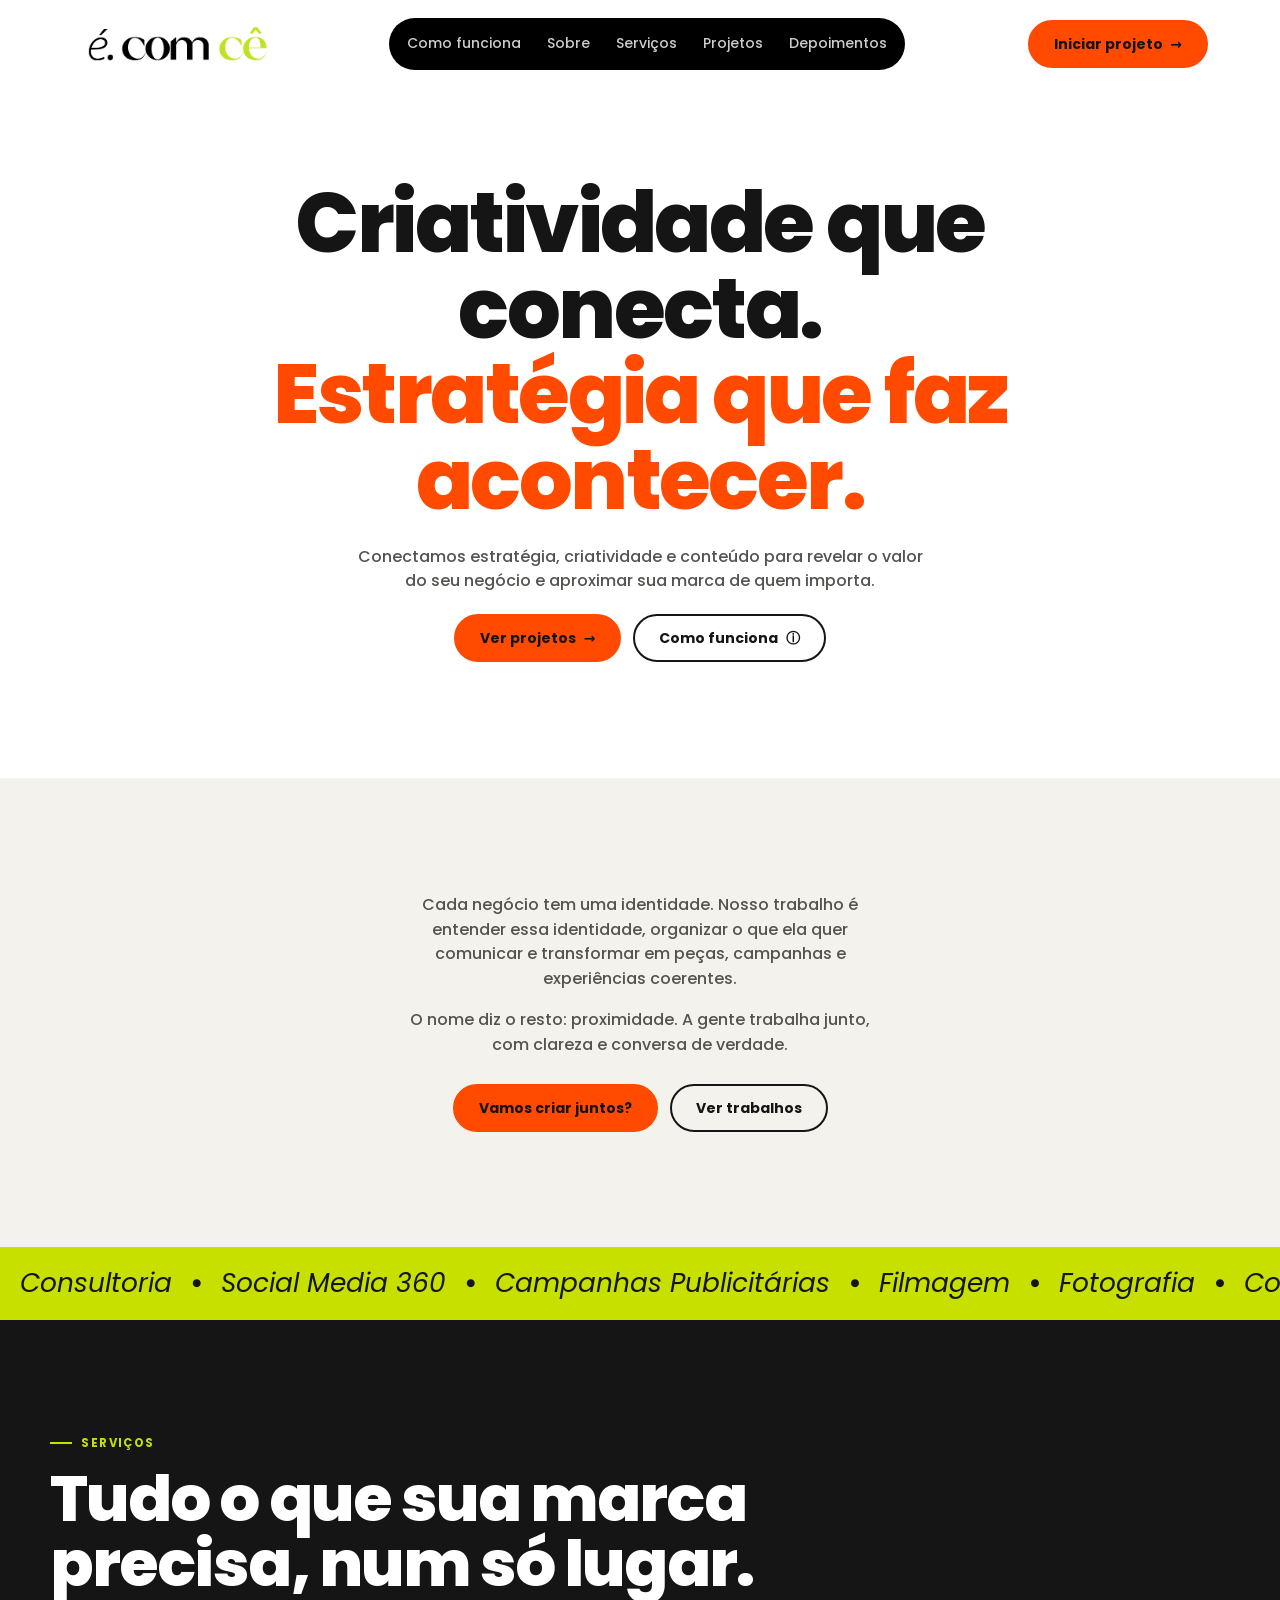
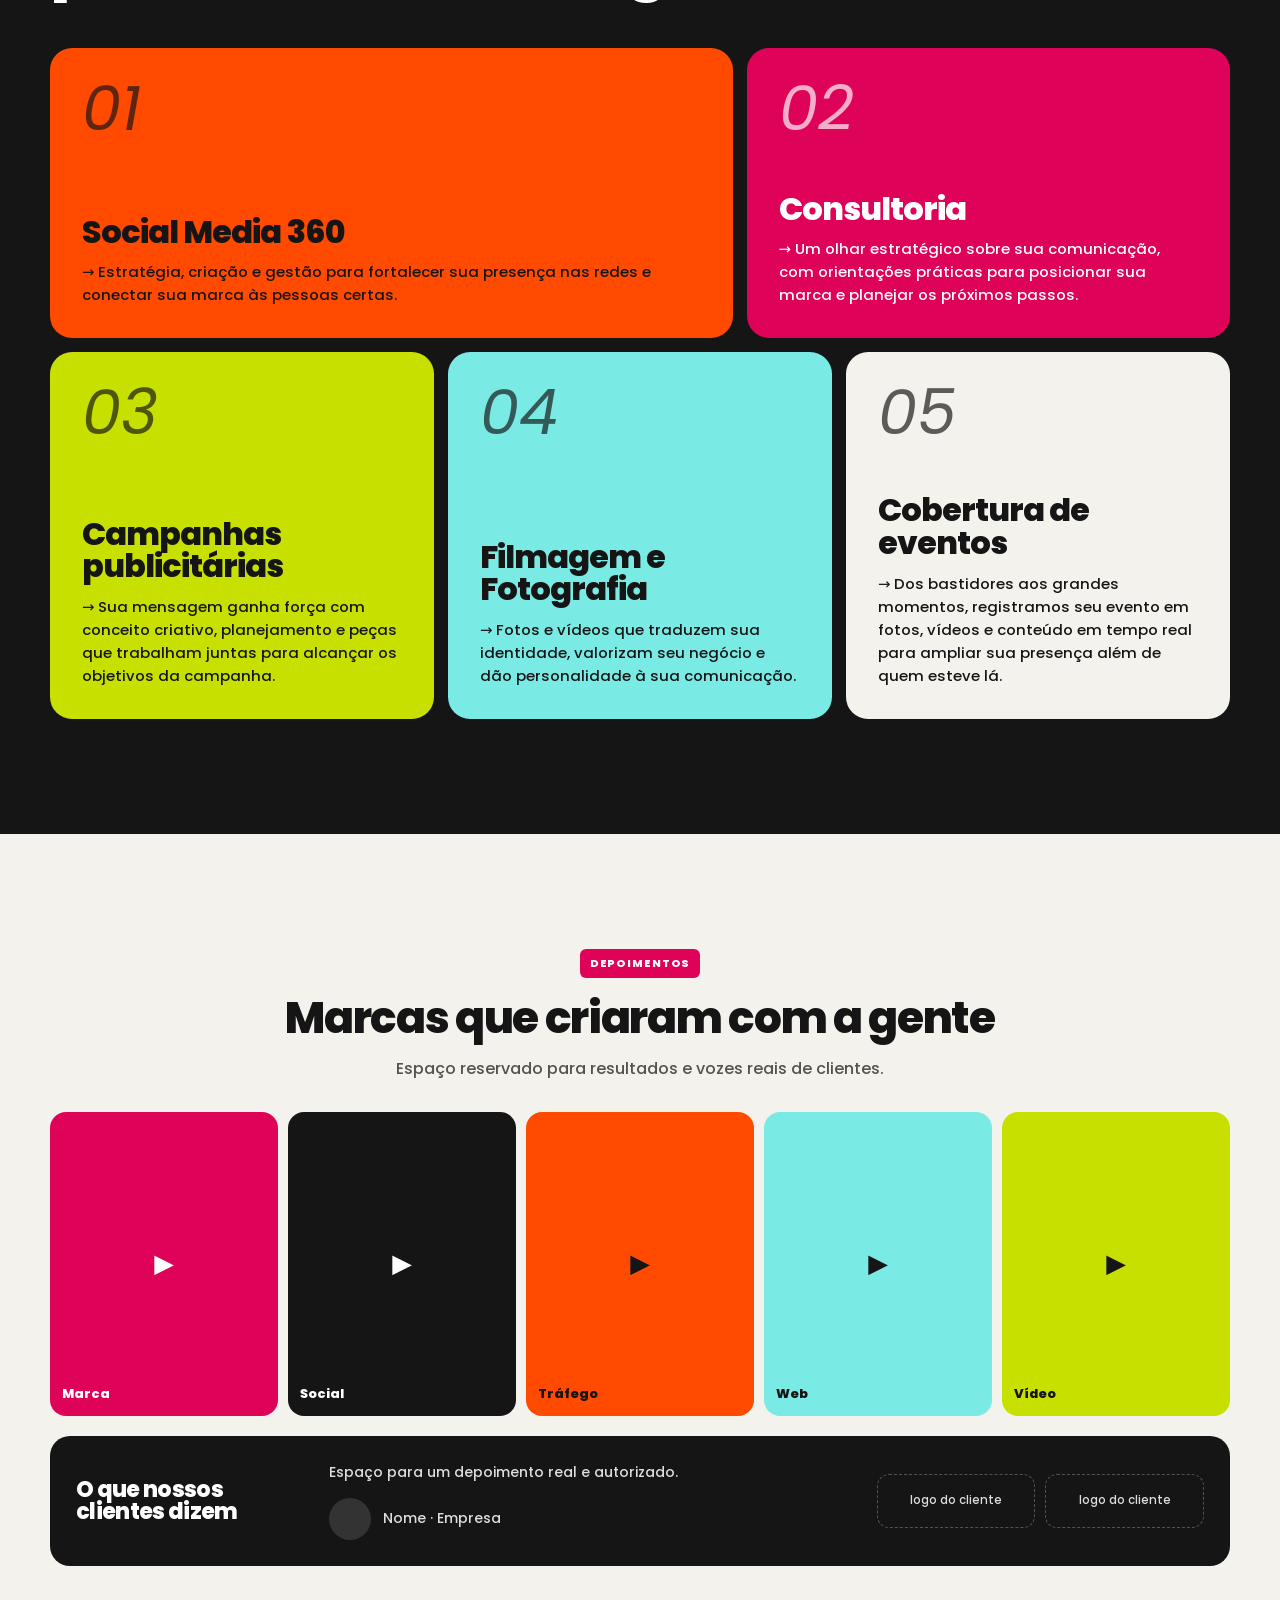
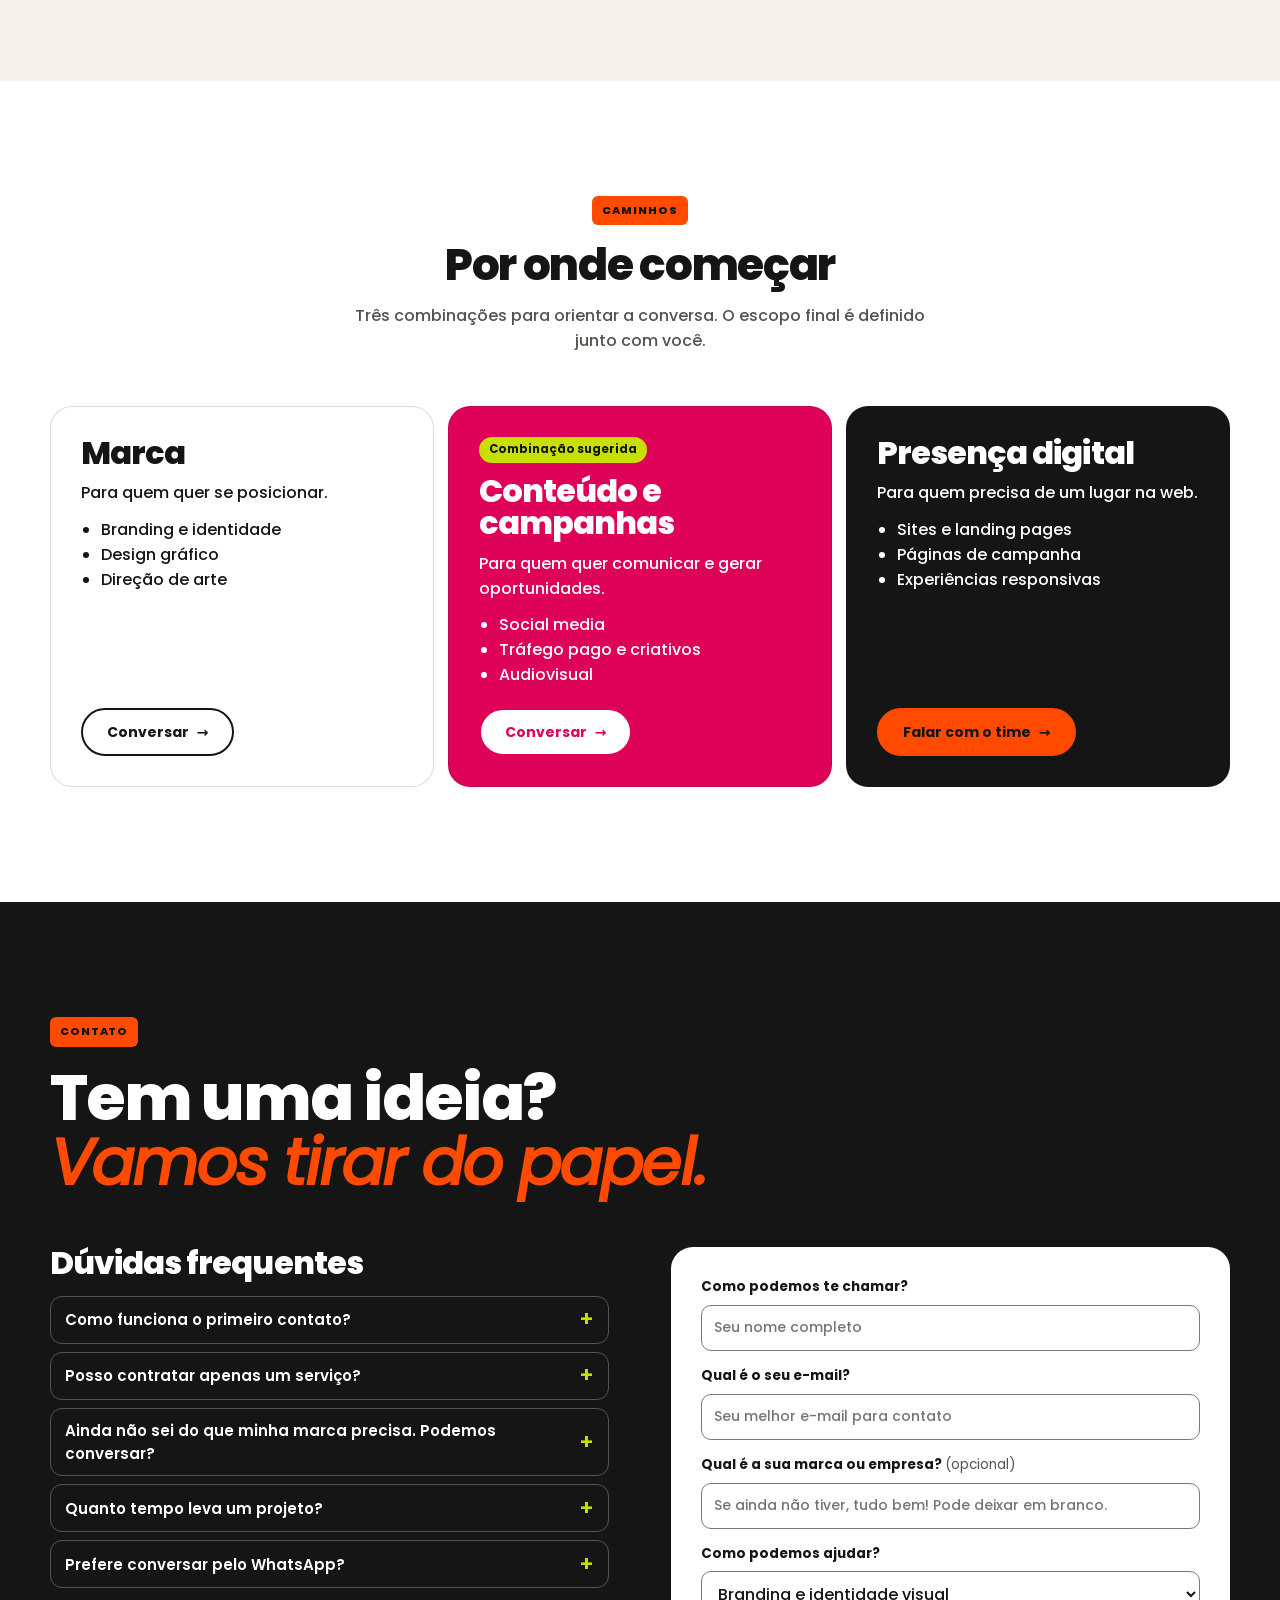
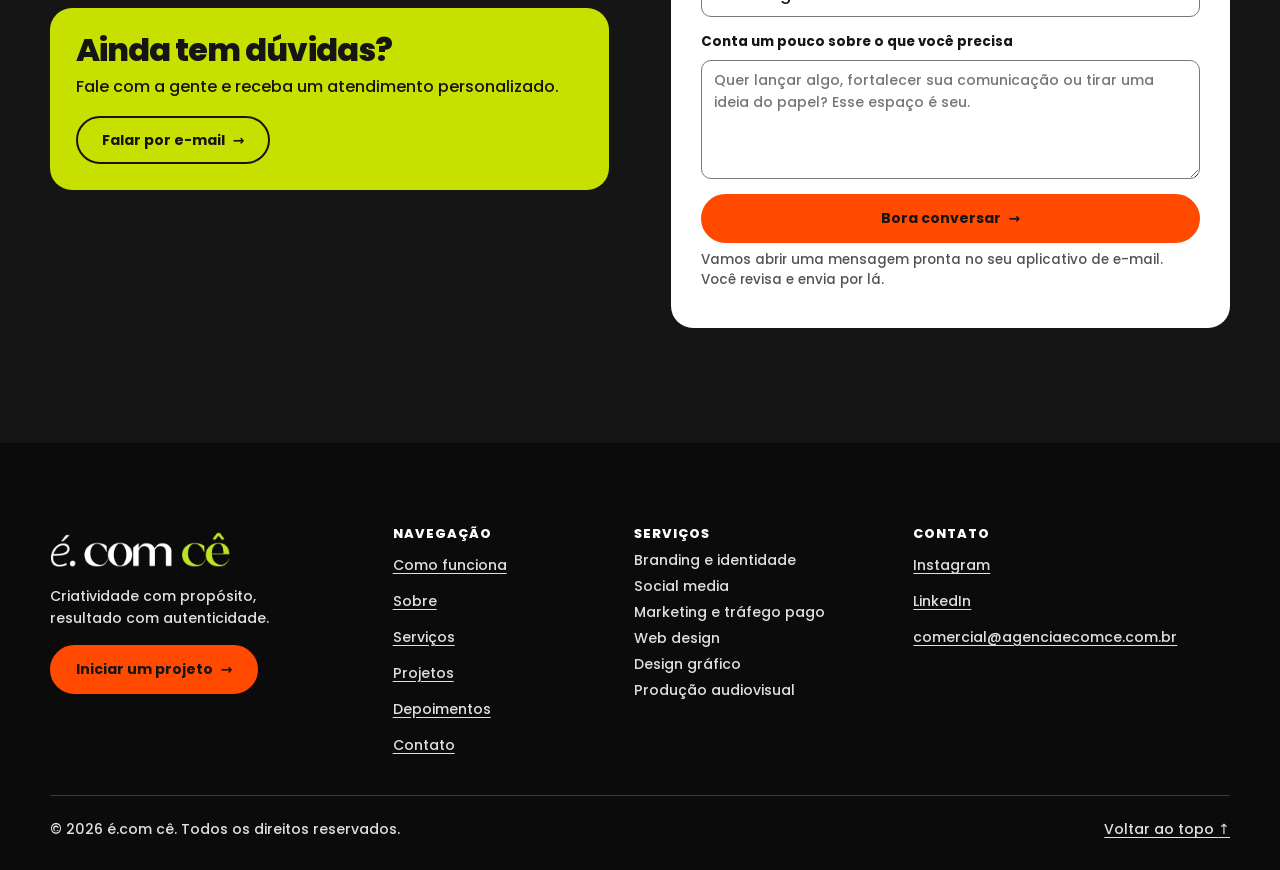
==== commit 96fc291e: "Add files via upload" ====
--- a/index.html
+++ b/index.html
@@ -1,125 +1,264 @@
-<!DOCTYPE html>
-<html lang="pt-BR"><head>
-  
-<meta charset="utf-8"><meta name="viewport" content="width=device-width, initial-scale=1, viewport-fit=cover">
-<title>Agência É Com Cê - criativa de branding, marketing e web</title>
-<meta name="description" content="Agência criativa que conecta estratégia, design, comunicação e marketing digital para marcas que têm algo a dizer.">
-<meta property="og:title" content="é.com cê — Sua marca tem algo a dizer"><meta property="og:type" content="website">
-<meta property="og:description" content="Branding, social media, tráfego pago, web, design e audiovisual com estratégia antes da execução.">
-<link rel="icon" type="image/png" href="[data-uri]">
-<link rel="preconnect" href="https://fonts.googleapis.com"><link rel="preconnect" href="https://fonts.gstatic.com" crossorigin>
-<link href="https://fonts.googleapis.com/css2?family=Plus+Jakarta+Sans:wght@500;700;800&family=Instrument+Serif:ital@0;1&display=swap" rel="stylesheet">
-<link rel="stylesheet" href="css/style.css">
-
+<!doctype html>
+<html lang="pt-BR">
+<head>
+  <meta charset="utf-8">
+  <meta name="viewport" content="width=device-width, initial-scale=1, viewport-fit=cover">
+  <title>Agência É Com Cê - criativa de branding, marketing e web</title>
+  <meta name="description" content="Agência criativa que conecta estratégia, design, comunicação e marketing digital para marcas que têm algo a dizer.">
+  <meta property="og:title" content="é.com cê — Sua marca tem algo a dizer">
+  <meta property="og:type" content="website">
+  <meta property="og:description" content="Branding, social media, tráfego pago, web, design e audiovisual com estratégia antes da execução.">
+  <link rel="icon" href="img/favicon.png" type="image/png">
+  <link rel="stylesheet" href="css/style.css">
+  <script src="js/script.js" defer></script>
 </head>
 <body>
-
-<header>
-    <div class="nav">
-        <a href="#inicio" aria-label="é.com cê — início"> <img src="img/logo.png" alt="é.com cê"></a>
-<button class="burger" id="bg" aria-label="Abrir menu" aria-expanded="false" aria-controls="mn"><span></span><span></span></button>
-<nav class="menu" id="mn" aria-label="Principal"><a href="#como">Como funciona</a><a href="#sobre">Sobre</a><a href="#servicos">Serviços</a><a href="#projetos">Projetos</a><a href="#depoimentos">Depoimentos</a>
-    
-</nav>
-<a href="#contato" class="btn o">Iniciar projeto →</a>
-</div>
-</header>
-<main class="bd top">
-
-
-<section class="fr hero" id="inicio">
-    <h1>Sua marca tem algo a dizer.<br>
-        <span class="or">Vamos fazer isso acontecer.</span>
-    </h1>
-<p class="sub">Unimos estratégia, design, comunicação e marketing digital para sua empresa ser entendida, lembrada e escolhida — com a sua própria voz.</p>
-<div class="row" id="row" aria-hidden="true"></div>
-<div class="cta"><a class="btn o" href="#projetos">Ver projetos →</a><a class="btn" href="#como">Como funciona ⓘ</a></div></section>
-
-<section class="fr mf" id="manifesto">
-    <div class="mg">
-        <div>
-            <div class="kicker">Agência criativa · Estratégia + design</div>
-<h2 class="mh">É com <span class="it or">você.</span></h2>
-<p class="sub">Cada negócio tem uma identidade. Nosso trabalho é entender essa identidade, organizar o que ela quer comunicar e transformar em peças, campanhas e experiências coerentes — do primeiro rascunho ao ar.</p>
-<p class="sub">O nome diz o resto: proximidade. A gente trabalha junto, com clareza e conversa de verdade.</p>
-<div class="cta"><a class="btn o" href="#contato">Iniciar um projeto →</a><a class="btn" href="#projetos">Ver trabalhos</a></div>
-<!-- <div class="chips"><span>Branding</span><span>Social media</span><span>Tráfego pago</span><span>Web</span><span>Design</span><span>Audiovisual</span></div> -->
-</div>
-
-<div class="stage" aria-hidden="true">
-    <div class="card c1" data-d="18">
-        <span>Marca</span><small>Identidade com intenção</small>
+  <a class="skip-link" href="#conteudo">Pular para o conteúdo</a>
+
+  <header class="site-header">
+    <div class="header-bar">
+      <a class="brand" href="#inicio" aria-label="é.com cê — início">
+        <span class="brand-mark" aria-hidden="true">
+          <img class="brand-ink" src="img/logo-escura.png" alt="" width="1232" height="1231">
+          <img class="brand-white" src="img/logo-clara.png" alt="" width="1232" height="1232">
+        </span>
+      </a>
+      <button class="menu-toggle" type="button" aria-expanded="false" aria-controls="menu" hidden>
+        <span class="menu-toggle-icon" aria-hidden="true"></span>
+        <span class="sr-only">Abrir menu</span>
+      </button>
+      <nav class="site-nav" id="menu" aria-label="Principal">
+        <a href="#como">Como funciona</a>
+        <a href="./sobre/">Sobre</a>
+        <a href="#servicos">Serviços</a>
+        <a href="./projeto/">Projetos</a>
+        <a href="#depoimentos">Depoimentos</a>
+        <a class="button button-primary nav-contact-mobile" href="#contato">Iniciar projeto <span aria-hidden="true">→</span></a>
+      </nav>
+      <a class="button button-primary nav-contact-desktop" href="#contato">Iniciar projeto <span aria-hidden="true">→</span></a>
     </div>
-    <div class="card c2" data-d="-26">
-        <span>com.</span><small>Campanhas e conteúdo</small>
+  </header>
+
+  <main id="conteudo" tabindex="-1">
+    <section class="hero" id="inicio">
+      <div class="container hero-content">
+        <h1 class="hero-enter">Criatividade que conecta.<br><span>Estratégia que faz acontecer.</span></h1>
+        <p class="section-copy hero-enter">Conectamos estratégia, criatividade e conteúdo para revelar o valor do seu negócio e aproximar sua marca de quem importa.</p>
+        <div class="actions hero-enter">
+          <a class="button button-primary" href="./projeto/">Ver projetos <span aria-hidden="true">→</span></a>
+          <a class="button" href="#como">Como funciona <span aria-hidden="true">ⓘ</span></a>
+        </div>
+      </div>
+    </section>
+
+    <section class="section section-paper" id="manifesto" aria-label="Sobre a agência">
+      <div class="container">
+        <div class="manifesto-copy" data-reveal>
+          <p class="section-copy">Cada negócio tem uma identidade. Nosso trabalho é entender essa identidade, organizar o que ela quer comunicar e transformar em peças, campanhas e experiências coerentes.</p>
+          <p class="section-copy">O nome diz o resto: proximidade. A gente trabalha junto, com clareza e conversa de verdade.</p>
+          <div class="actions">
+            <a class="button button-primary" href="#contato">Vamos criar juntos?</a>
+            <a class="button" href="./projeto/">Ver trabalhos</a>
+          </div>
+        </div>
+      </div>
+    </section>
+
+    <div class="service-strip" aria-hidden="true">
+      <div class="service-strip-track">
+        <div class="service-strip-group">
+          <span>Consultoria</span><span>Social Media 360</span><span>Campanhas Publicitárias</span>
+          <span>Filmagem</span><span>Fotografia</span><span>Cobertura de Eventos</span>
+        </div>
+        <div class="service-strip-group service-strip-repeat">
+          <span>Consultoria</span><span>Social Media 360</span><span>Campanhas Publicitárias</span>
+          <span>Filmagem</span><span>Fotografia</span><span>Cobertura de Eventos</span>
+        </div>
+      </div>
     </div>
-    <div class="card c3" data-d="34">
-        <span>cê.</span><small>Presença digital</small>
+
+    <section class="section section-dark" id="servicos" data-theme="dark">
+      <div class="container">
+        <div class="section-intro" data-reveal>
+          <p class="eyebrow">Serviços</p>
+          <h2>Tudo o que sua marca precisa, num só lugar.</h2>
+        </div>
+        <div class="service-grid">
+          <article class="service-card" data-reveal>
+            <span class="service-number" aria-hidden="true">01</span>
+            <div><h3>Social Media 360</h3><p>Estratégia, criação e gestão para fortalecer sua presença nas redes e conectar sua marca às pessoas certas.</p></div>
+          </article>
+          <article class="service-card" data-reveal="2">
+            <span class="service-number" aria-hidden="true">02</span>
+            <div><h3>Consultoria</h3><p>Um olhar estratégico sobre sua comunicação, com orientações práticas para posicionar sua marca e planejar os próximos passos.</p></div>
+          </article>
+          <article class="service-card" data-reveal>
+            <span class="service-number" aria-hidden="true">03</span>
+            <div><h3>Campanhas publicitárias</h3><p>Sua mensagem ganha força com conceito criativo, planejamento e peças que trabalham juntas para alcançar os objetivos da campanha.</p></div>
+          </article>
+          <article class="service-card" data-reveal="2">
+            <span class="service-number" aria-hidden="true">04</span>
+            <div><h3>Filmagem e Fotografia</h3><p>Fotos e vídeos que traduzem sua identidade, valorizam seu negócio e dão personalidade à sua comunicação.</p></div>
+          </article>
+          <article class="service-card" data-reveal="3">
+            <span class="service-number" aria-hidden="true">05</span>
+            <div><h3>Cobertura de eventos</h3><p>Dos bastidores aos grandes momentos, registramos seu evento em fotos, vídeos e conteúdo em tempo real para ampliar sua presença além de quem esteve lá.</p></div>
+          </article>
+        </div>
+      </div>
+    </section>
+
+    <section class="section section-paper testimonials" id="depoimentos">
+      <div class="container">
+        <div data-reveal>
+          <p class="tag">Depoimentos</p>
+          <h2>Marcas que criaram com a gente</h2>
+          <p class="section-copy">Espaço reservado para resultados e vozes reais de clientes.</p>
+        </div>
+        <div class="testimonial-categories" id="projetos" data-reveal>
+          <div>Marca</div><div>Social</div><div>Tráfego</div><div>Web</div><div>Vídeo</div>
+        </div>
+        <div class="testimonial-panel" data-reveal>
+          <h3>O que nossos clientes dizem</h3>
+          <div>
+            <p>Espaço para um depoimento real e autorizado.</p>
+            <p class="testimonial-author"><span aria-hidden="true"></span>Nome · Empresa</p>
+          </div>
+          <div class="testimonial-logos"><span>logo do cliente</span><span>logo do cliente</span></div>
+        </div>
+      </div>
+    </section>
+
+    <section class="section paths" id="caminhos">
+      <div class="container">
+        <div class="section-intro" data-reveal>
+          <p class="tag tag-orange">Caminhos</p>
+          <h2>Por onde começar</h2>
+          <p class="section-copy">Três combinações para orientar a conversa. O escopo final é definido junto com você.</p>
+        </div>
+        <div class="path-grid">
+          <article class="path-card" data-reveal>
+            <h3>Marca</h3>
+            <p>Para quem quer se posicionar.</p>
+            <ul><li>Branding e identidade</li><li>Design gráfico</li><li>Direção de arte</li></ul>
+            <a class="button" href="#contato">Conversar <span aria-hidden="true">→</span></a>
+          </article>
+          <article class="path-card path-featured" data-reveal="2">
+            <span class="badge">Combinação sugerida</span>
+            <h3>Conteúdo e campanhas</h3>
+            <p>Para quem quer comunicar e gerar oportunidades.</p>
+            <ul><li>Social media</li><li>Tráfego pago e criativos</li><li>Audiovisual</li></ul>
+            <a class="button" href="#contato">Conversar <span aria-hidden="true">→</span></a>
+          </article>
+          <article class="path-card path-dark" data-reveal="3">
+            <h3>Presença digital</h3>
+            <p>Para quem precisa de um lugar na web.</p>
+            <ul><li>Sites e landing pages</li><li>Páginas de campanha</li><li>Experiências responsivas</li></ul>
+            <a class="button" href="#contato">Falar com o time <span aria-hidden="true">→</span></a>
+          </article>
+        </div>
+      </div>
+    </section>
+
+    <section class="section section-dark" id="contato" data-theme="dark">
+      <div class="container">
+        <div class="section-intro" data-reveal>
+          <p class="tag tag-orange">Contato</p>
+          <h2>Tem uma ideia? <em>Vamos tirar do papel.</em></h2>
+        </div>
+        <div class="contact-layout">
+          <div data-reveal>
+            <h3 id="como">Dúvidas frequentes</h3>
+            <div class="faq">
+              <details>
+                <summary>Como funciona o primeiro contato?</summary>
+                <p>Você conta o que está buscando e a gente conversa para entender seu negócio, seus objetivos e como podemos ajudar. Depois, preparamos uma proposta para o seu projeto.</p>
+              </details>
+              <details>
+                <summary>Posso contratar apenas um serviço?</summary>
+                <p>Claro! Você pode contratar uma entrega pontual ou combinar serviços em uma parceria contínua. Tudo depende do que faz sentido para o seu momento.</p>
+              </details>
+              <details>
+                <summary>Ainda não sei do que minha marca precisa. Podemos conversar?</summary>
+                <p>Pode chegar! Você não precisa ter um briefing pronto. Conte o que quer melhorar ou alcançar, e a gente ajuda a encontrar um caminho.</p>
+              </details>
+              <details>
+                <summary>Quanto tempo leva um projeto?</summary>
+                <p>Depende do escopo e das entregas. Os prazos e as etapas de aprovação são combinados antes de começarmos, para você saber o que esperar.</p>
+              </details>
+              <details>
+                <summary>Prefere conversar pelo WhatsApp?</summary>
+                <p>A gente também está por lá. Vem contar um pouco sobre a sua marca!</p>
+              </details>
+            </div>
+            <div class="contact-note">
+              <h3>Ainda tem dúvidas?</h3>
+              <p>Fale com a gente e receba um atendimento personalizado.</p>
+              <a class="button" data-contact-email href="mailto:comercial@agenciaecomce.com.br">Falar por e-mail <span aria-hidden="true">→</span></a>
+              <a class="button" id="whatsapp-link" hidden target="_blank" rel="noopener">Falar no WhatsApp <span aria-hidden="true">→</span></a>
+            </div>
+          </div>
+
+          <form class="contact-form" id="contact-form" data-reveal="2" hidden>
+            <label for="contact-name">Como podemos te chamar?</label>
+            <input id="contact-name" name="nome" required autocomplete="name" placeholder="Seu nome completo">
+            <label for="contact-email">Qual é o seu e-mail?</label>
+            <input id="contact-email" name="email" type="email" required autocomplete="email" placeholder="Seu melhor e-mail para contato">
+            <label for="contact-company">Qual é a sua marca ou empresa? <span>(opcional)</span></label>
+            <input id="contact-company" name="empresa" autocomplete="organization" placeholder="Se ainda não tiver, tudo bem! Pode deixar em branco.">
+            <label for="contact-service">Como podemos ajudar?</label>
+            <select id="contact-service" name="servico">
+              <option>Branding e identidade visual</option>
+              <option>Social media</option>
+              <option>Marketing digital e tráfego pago</option>
+              <option>Web design e desenvolvimento</option>
+              <option>Design gráfico</option>
+              <option>Produção audiovisual</option>
+              <option>Ainda não sei</option>
+            </select>
+            <label for="contact-message">Conta um pouco sobre o que você precisa</label>
+            <textarea id="contact-message" name="msg" rows="4" required placeholder="Quer lançar algo, fortalecer sua comunicação ou tirar uma ideia do papel? Esse espaço é seu."></textarea>
+            <button class="button button-primary" type="submit">Bora conversar <span aria-hidden="true">→</span></button>
+            <p class="form-note" id="form-note">Vamos abrir uma mensagem pronta no seu aplicativo de e-mail. Você revisa e envia por lá.</p>
+            <p class="form-status" role="status"></p>
+          </form>
+        </div>
+      </div>
+    </section>
+  </main>
+
+  <footer class="site-footer" data-theme="dark">
+    <div class="container">
+      <div class="footer-grid">
+        <div class="footer-brand">
+          <a class="brand" href="#inicio" aria-label="é.com cê — início">
+            <span class="brand-mark"><img class="brand-white" src="img/logo-clara.png" alt="" width="1232" height="1232"></span>
+          </a>
+          <p>Criatividade com propósito, resultado com autenticidade.</p>
+          <a class="button button-primary" href="#contato">Iniciar um projeto <span aria-hidden="true">→</span></a>
+        </div>
+        <nav class="footer-column" aria-label="Seções">
+          <h2>Navegação</h2>
+          <a href="#como">Como funciona</a><a href="./sobre/">Sobre</a><a href="#servicos">Serviços</a>
+          <a href="./projeto/">Projetos</a><a href="#depoimentos">Depoimentos</a><a href="#contato">Contato</a>
+        </nav>
+        <div class="footer-column">
+          <h2>Serviços</h2>
+          <span>Branding e identidade</span><span>Social media</span><span>Marketing e tráfego pago</span>
+          <span>Web design</span><span>Design gráfico</span><span>Produção audiovisual</span>
+        </div>
+        <div class="footer-column">
+          <h2>Contato</h2>
+          <a href="https://www.instagram.com/e.com.ce/">Instagram</a>
+          <a href="https://www.linkedin.com/company/ag%C3%AAncia-%C3%A9-com-c%C3%AA/">LinkedIn</a>
+          <a data-contact-email href="mailto:comercial@agenciaecomce.com.br">comercial@agenciaecomce.com.br</a>
+        </div>
+      </div>
+      <div class="footer-bottom">
+        <span>© <span id="current-year">2026</span> é.com cê. Todos os direitos reservados.</span>
+        <a href="#inicio">Voltar ao topo <span aria-hidden="true">↑</span></a>
+      </div>
     </div>
-    <div class="card c4" data-d="-14">
-        <span class="it" style="font-size:34px">Ideia → mundo</span>
-    </div>
-</div>
-</div>
-</section><div class="tick" aria-hidden="true"><div><span>Branding</span><b>●</b><span>Social media</span><b>●</b><span>Tráfego pago</span><b>●</b><span>Web design</span><b>●</b><span>Design gráfico</span><b>●</b><span>Audiovisual</span><b>●</b><span>Branding</span><b>●</b><span>Social media</span><b>●</b><span>Tráfego pago</span><b>●</b><span>Web design</span><b>●</b><span>Design gráfico</span><b>●</b><span>Audiovisual</span><b>●</b></div></div>
-
-<section id="servicos" style="background:var(--ink2)"><div class="wrap">
-<div class="kicker">Serviços</div>
-<h2 class="rv">Tudo o que sua marca precisa <span class="serif lime">dizer</span>, num só lugar.</h2>
-<div class="sv">
-<article class="s s1 rv"><span class="n">01</span><div><h3>Branding e identidade visual</h3><ul><li>Criação e desenvolvimento de marcas</li><li>Sistemas gráficos e aplicações</li><li>Direção de arte</li></ul></div></article>
-<article class="s s2 rv"><span class="n">02</span><div><h3>Social media</h3><ul><li>Planejamento de conteúdo</li><li>Posts, carrosséis e stories</li><li>Gestão de redes sociais</li></ul></div></article>
-<article class="s s3 rv"><span class="n">03</span><div><h3>Marketing digital e tráfego pago</h3><ul><li>Planejamento de campanhas</li><li>Criativos e gestão de anúncios</li><li>Geração de oportunidades</li></ul></div></article>
-<article class="s s4 rv"><span class="n">04</span><div><h3>Web design e desenvolvimento</h3><ul><li>Sites institucionais</li><li>Landing pages e campanhas</li><li>Experiências responsivas</li></ul></div></article>
-<article class="s s5 rv"><span class="n">05</span><div><h3>Design gráfico</h3><ul><li>Flyers e materiais promocionais</li><li>Peças para campanhas</li><li>Comunicação visual</li></ul></div></article>
-<article class="s s6 rv"><span class="n">06</span><div><h3>Produção audiovisual</h3><ul><li>Edição de vídeos</li><li>Reels e vídeos curtos</li><li>Criativos para anúncios</li><li>Conteúdos para redes sociais</li></ul></div></article>
-</div></div></section>
-
-<section class="fr two" id="sobre"><div class="rv"><span class="tag">Sobre a é.com cê</span><h2>Marcas com personalidade <span class="or">comunicam melhor.</span></h2>
-<p class="sub">Atuamos na interseção entre criatividade, comunicação e estratégia digital, com soluções que respeitam a identidade de cada negócio.</p>
-<ul class="ck"><li>Criatividade com propósito</li><li>Conteúdo e design com intenção</li><li>Presença digital consistente</li></ul><a class="btn o" href="#contato">Quero conversar →</a></div>
-<div class="stk rv"><div class="p p1"></div><div class="p p2">▶</div><div class="p p3"></div><div class="note"><b>Imagens ilustrativas</b>Espaço para fotos reais da equipe e dos bastidores.</div></div></section>
-
-<!-- <section class="fr dk two" id="servicos">
-    <div class="rv"><span class="tag">Serviços</span>
-        <h2>Um só parceiro para <span class="or">todas as frentes</span> da sua marca.</h2>
-<p class="sub">Escolha uma frente ou combine várias. Conte o objetivo e montamos o caminho.</p><br><a class="btn o" href="#contato">Conheça as frentes →</a></div>
-<div class="win rv"><div class="tl">
-<div class="sv"><div><b>01</b><h3>Branding e identidade</h3></div><ul><li>Marcas e sistemas gráficos</li><li>Direção de arte</li></ul></div>
-<div class="sv"><div><b>02</b><h3>Social media</h3></div><ul><li>Conteúdo e gestão</li><li>Posts, carrosséis, stories</li></ul></div>
-<div class="sv"><div><b>03</b><h3>Marketing e tráfego pago</h3></div><ul><li>Campanhas e anúncios</li><li>Criativos publicitários</li></ul></div>
-<div class="sv"><div><b>04</b><h3>Web design</h3></div><ul><li>Sites e landing pages</li><li>Experiências responsivas</li></ul></div>
-<div class="sv"><div><b>05</b><h3>Design gráfico</h3></div><ul><li>Flyers e peças de campanha</li><li>Materiais digitais</li></ul></div>
-<div class="sv"><div><b>06</b><h3>Audiovisual</h3></div><ul><li>Edição, reels e vídeos curtos</li><li>Criativos para anúncios</li></ul></div></div>
-<div class="br"><b>Novo briefing</b><span>Seu objetivo</span><span>Serviço de interesse</span><span>Prazo desejado</span><a class="btn o" href="#contato">Enviar briefing</a></div></div>
-</section> -->
-
-
-
-<section class="fr tt" id="depoimentos"><span class="tag">Depoimentos</span><h2>Marcas que criaram com a gente</h2><p class="sub" style="margin-inline:auto">Espaço reservado para resultados e vozes reais de clientes.</p>
-<div class="v5"><div>Marca</div><div>Social</div><div>Tráfego</div><div>Web</div><div>Vídeo</div></div>
-<div class="dp" style="text-align:left"><h3>O que nossos clientes dizem</h3><div><q id="tq">Espaço para um depoimento real e autorizado.</q><div class="who"><span class="av"></span><span id="tn">Nome · Empresa</span></div></div><div class="lg"><span>logo do cliente</span><span>logo do cliente</span></div></div></section>
-
-<section class="fr tt" id="caminhos"><span class="tag o">Caminhos</span><h2>Por onde começar</h2><p class="sub" style="margin-inline:auto">Três combinações para orientar a conversa. O escopo final é definido junto com você.</p>
-<div class="pl" style="text-align:left"><div class="pc"><h3>Marca</h3><p>Para quem quer se posicionar.</p><ul><li>Branding e identidade</li><li>Design gráfico</li><li>Direção de arte</li></ul><a class="btn" href="#contato">Conversar →</a></div>
-<div class="pc pp"><span class="md">Combinação sugerida</span><h3>Conteúdo e campanhas</h3><p>Para quem quer comunicar e gerar oportunidades.</p><ul><li>Social media</li><li>Tráfego pago e criativos</li><li>Audiovisual</li></ul><a class="btn" href="#contato">Conversar →</a></div>
-<div class="pc bk"><h3>Presença digital</h3><p>Para quem precisa de um lugar na web.</p><ul><li>Sites e landing pages</li><li>Páginas de campanha</li><li>Experiências responsivas</li></ul><a class="btn" href="#contato">Falar com o time →</a></div></div></section>
-
-<section class="fr dk" id="contato"><span class="tag o">Contato</span><h2 style="max-width:680px;font-size:clamp(34px,5vw,60px)">Tem uma ideia? <span class="it or">Vamos tirar do papel.</span></h2>
-<div class="ct"><div><h3 style="font-size:22px;margin-top:20px">Dúvidas frequentes</h3><div class="faq">
-<details><summary>Como funciona o primeiro contato?</summary><p>Você envia o formulário ou chama no WhatsApp, e conversamos para entender o negócio e o objetivo.</p></details>
-<details><summary>Posso contratar apenas um serviço?</summary><p>Sim. As frentes podem ser contratadas separadamente ou combinadas.</p></details>
-<details><summary>Quanto tempo leva um projeto?</summary><p>Depende do escopo. Os prazos são definidos na etapa de estratégia.</p></details>
-<details><summary>Quais formatos vocês entregam?</summary><p>Depende do serviço: identidade, peças gráficas, vídeos, sites e campanhas. Detalhamos no briefing.</p></details></div>
-<div class="dv"><h3>Ainda tem dúvidas?</h3><p>Fale com a gente e receba um atendimento personalizado.</p><a class="btn k" id="wa" href="#contato" target="_blank" rel="noopener">Falar no WhatsApp →</a></div><div class="so" id="so"></div></div>
-<form id="fm" novalidate><label>Nome<input name="nome" required autocomplete="name"><span class="er"></span></label><label>E-mail<input name="email" type="email" required autocomplete="email"><span class="er"></span></label><label>Empresa (se aplicável)<input name="empresa" autocomplete="organization"></label>
-<label>Serviço de interesse<select name="servico"><option>Branding e identidade visual</option><option>Social media</option><option>Marketing digital e tráfego pago</option><option>Web design e desenvolvimento</option><option>Design gráfico</option><option>Produção audiovisual</option><option>Ainda não sei</option></select></label>
-<label>Sobre o projeto<textarea name="msg" rows="4" required></textarea><span class="er"></span></label><button class="btn o" type="submit" style="justify-content:center">Enviar mensagem →</button><div id="st" role="status" aria-live="polite"></div></form></div></section>
-<footer class="ft"><div class="fin"><div class="f1"><img src="[data-uri]" alt="é.com cê" width="190" height="37"><p>Criatividade com propósito, estratégia antes da execução. Para marcas que têm algo a dizer.</p><a class="btn o" href="#contato">Iniciar um projeto →</a></div>
-<nav class="fcol" aria-label="Seções"><b>Navegação</b><a href="#como">Como funciona</a><a href="#sobre">Sobre</a><a href="#servicos">Serviços</a><a href="#projetos">Projetos</a><a href="#depoimentos">Depoimentos</a><a href="#contato">Contato</a></nav>
-<div class="fcol"><b>Serviços</b><span>Branding e identidade</span><span>Social media</span><span>Marketing e tráfego pago</span><span>Web design</span><span>Design gráfico</span><span>Produção audiovisual</span></div>
-<div class="fcol"><b>Contato</b><span id="fc"></span></div></div>
-<div class="fb"><span>© <span id="yr"></span> é.com cê. Todos os direitos reservados.</span><a href="#inicio">Voltar ao topo ↑</a></div></footer>
-</main>
-<script src="js/script.js" defer></script>
-</body></html>
+  </footer>
+</body>
+</html>
--- a/css/style.css
+++ b/css/style.css
@@ -1,467 +1,500 @@
-:root{
-    --ink:#111;
-    --ink2: #151515;
-    --paper: #f4f2ec;
-    --or:#ff6a13;
-    --pk:#ff3d9a;
-    --lime:#c6f21b;
-    --cy:#22d3ee;
-    --bg:#e2e3e6;
-    --f:'Plus Jakarta Sans',system-ui,sans-serif;
-    --r:22px;
-    --s: 'Instrument Serif', Georgia, serif;
-    box-sizing:border-box;
-    padding-top:env(safe-area-inset-top,0px);
-    padding-bottom:env(safe-area-inset-bottom,0px)
-}
-
-*,*:before,*:after{box-sizing:inherit}html{scroll-behavior:smooth;scroll-padding-top:96px;height:100%}
-
-body{margin:0;background:var(--bg);color:var(--ink);font:500 16px/1.55 var(--f);-webkit-font-smoothing:antialiased;overflow-x:hidden}
-
-a{color:inherit}h1,h2,h3,p{margin:0}h1,h2,h3{font-weight:800;letter-spacing:-.03em;line-height:1.02}img{max-width:100%}
-
-.bd{max-width:1180px;margin:0 auto;padding:0 clamp(12px,3vw,32px)}
-
-.lb{font:500 18px var(--f);color:#2a2a2a;margin:0 0 10px 4px}
-
-.fr{background:#fff;border-radius:26px;padding:clamp(28px,5vw,64px);overflow:hidden;margin-bottom:54px;position:relative}.fr.dk{background:var(--ink);color:#fff}
-
-.tag{display:inline-block;font:800 11px var(--f);letter-spacing:.08em;text-transform:uppercase;padding:6px 10px;border-radius:6px;margin-bottom:18px;background:var(--pk);color:#fff}.tag.o{background:var(--or)}.tag.l{background:var(--lime);color:var(--ink)}
-
-.or{color:var(--or)}h2{font-size:clamp(34px,5vw,60px)}.sub{color:#555;max-width:520px;margin-top:18px}.dk .sub{color:#c9c9c9}
-
-.btn{display:inline-flex;align-items:center;gap:10px;padding:15px 26px;border-radius:99px;font:700 15px var(--f);text-decoration:none;border:2px solid var(--ink);background:none;cursor:pointer;color:inherit;transition:transform .3s,background .3s,color .3s}.btn:hover{transform:translateY(-3px)}
-
-.btn.o{background:var(--or);border-color:var(--or);color:#fff}.btn.o:hover{background:var(--ink);border-color:var(--ink)}.dk .btn{border-color:#fff}.dk .btn.o{border-color:var(--or)}.btn.k{background:var(--ink);color:#fff}.btn.k:hover{background:var(--or);border-color:var(--or)}
-
-:focus-visible{outline:3px solid var(--pk);outline-offset:3px}
-
-header{position:fixed;inset:0 0 auto;z-index:50;padding-top:env(safe-area-inset-top,0px)}
-
-.wrap {
-                max-width: 1280px;
-                margin: 0 auto;
-                padding: 0 clamp(20px,4vw,48px);
-            }
-
-section {
-    padding: clamp(72px,11vw,150px) 0;
-    position: relative;
-}
-
-#servicos {
-    color: white;
-}
-
-.serif {
-                font-family: var(--s);
-                font-style: italic;
-                font-weight: 400;
-                letter-spacing: -.02em;
-            }
-
-.lime {
-    color: var(--lime);
-}
-
-.nav {
-    margin: 1px auto 0;
-    width: calc(100% - 24px);
-    max-width: 1156px;
-    height: 62px;
-    backdrop-filter: blur(14px);
-    border-radius: 99px;
-    display: flex;
-    align-items: center;
-    justify-content: space-between;
-    padding: 40px 10px 40px 26px;
-    color: #fff;
-}
-
-.nav img{height:250px;display:block}
-
-.menu{
-    display:flex;
-    align-items:center;
-    gap:2px;
-    background: black;
-    border-radius: 99px;
-    padding: 6px;
-}
-.menu a{
-    padding:9px 12px;
-    text-decoration:none;
-    font-size:14px;
-    opacity:.8;
-    border-radius:99px
-}
-.menu a:hover{
-    opacity:1;color:var(--lime)
-}
-.menu .btn{
-    padding:11px 20px;
-    opacity:1;
-    font-size:14px;
-    border-color:var(--or);
-    color:#fff
-}
-.menu .btn:hover{
-    color:#fff
-}
-
-.burger{display:none;background:none;border:1.5px solid #fff4;color:#fff;width:44px;height:44px;border-radius:50%;cursor:pointer}.burger span{display:block;width:18px;height:2px;background:#fff;margin:5px auto}
-
-.top{padding-top:96px}
-
-/* 01 */
-
-/* serviços */
-            .sv {
-                display: grid;
-                grid-template-columns: repeat(12,1fr);
-                gap: 16px;
-                margin-top: 56px;
-            }
-
-            .s {
-                border-radius: var(--r);
-                padding: 30px;
-                min-height: 290px;
-                display: flex;
-                flex-direction: column;
-                justify-content: space-between;
-                position: relative;
-                overflow: hidden;
-                transition: transform .45s cubic-bezier(.2,.8,.2,1);
-            }
-
-            .s:hover {
-                transform: translateY(-8px) rotate(-.6deg);
-            }
-
-            .s h3 {
-                font-size: clamp(24px,2.4vw,36px);
-            }
-
-            .s ul {
-                margin: 14px 0 0;
-                padding: 0;
-                list-style: none;
-                font-size: 15px;
-                opacity: .82;
-            }
-
-            .s li:before {
-                content: "→ ";
-            }
-
-            .s .n {
-                font: italic 64px/1 var(--s);
-                opacity: .35;
-                transition: opacity .3s,transform .4s;
-            }
-
-            .s:hover .n {
-                opacity: 1;
-                transform: scale(1.12) translateX(-6px);
-            }
-
-            .s1 {
-                grid-column: span 7;
-                background: var(--lime);
-                color: var(--ink);
-            }
-
-            .s2 {
-                grid-column: span 5;
-                background: #1c1c1a;
-                border: 1px solid var(--line);
-            }
-
-            .s3 {
-                grid-column: span 4;
-                background: var(--paper);
-                color: var(--ink);
-            }
-
-            .s4 {
-                grid-column: span 4;
-                background: #1c1c1a;
-                border: 1px solid var(--line);
-            }
-
-            .s5 {
-                grid-column: span 4;
-                background: #ff5a36;
-                color: #fff;
-            }
-
-            .s6 {
-                grid-column: span 12;
-                background: #1c1c1a;
-                border: 1px solid var(--line);
-                min-height: 200px;
-            }
-
-            .s6 ul {
-                columns: 2;
-            }
-
-            .s1 {
-  background: var(--or);
+/* Poppins, alfabeto latino. Consulte fonts/OFL.txt. */
+@font-face {
+  font-family: "Poppins";
+  font-style: normal;
+  font-weight: 400;
+  font-display: swap;
+  src: url("../fonts/poppins-400.woff2") format("woff2");
+}
+
+@font-face {
+  font-family: "Poppins";
+  font-style: normal;
+  font-weight: 500;
+  font-display: swap;
+  src: url("../fonts/poppins-500.woff2") format("woff2");
+}
+
+@font-face {
+  font-family: "Poppins";
+  font-style: normal;
+  font-weight: 600;
+  font-display: swap;
+  src: url("../fonts/poppins-600.woff2") format("woff2");
+}
+
+@font-face {
+  font-family: "Poppins";
+  font-style: normal;
+  font-weight: 700;
+  font-display: swap;
+  src: url("../fonts/poppins-700.woff2") format("woff2");
+}
+
+@font-face {
+  font-family: "Poppins";
+  font-style: normal;
+  font-weight: 800;
+  font-display: swap;
+  src: url("../fonts/poppins-800.woff2") format("woff2");
+}
+
+@font-face {
+  font-family: "Poppins";
+  font-style: italic;
+  font-weight: 400;
+  font-display: swap;
+  src: url("../fonts/poppins-400-italic.woff2") format("woff2");
+}
+
+/* Base, layout e cores */
+:root {
+  color-scheme: light;
+  --ink: #151515;
+  --paper: #f4f2ec;
+  --white: #fff;
+  --orange: #ff4a00;
+  --pink: #de0358;
+  --lime: #c8e000;
+  --cyan: #7aeae4;
+  --muted: #55534e;
+  --line: #18171526;
+  --font: "Poppins", system-ui, sans-serif;
+  --radius: 22px;
+  --gutter: clamp(18px, 4vw, 48px);
+  --section-space: clamp(64px, 9vw, 116px);
+  --header-height: 76px;
+  --ease-out: cubic-bezier(.2, .75, .25, 1);
+}
+
+*, *::before, *::after { box-sizing: border-box; }
+html { scroll-behavior: smooth; scroll-padding-top: 16px; }
+html.has-fixed-header { scroll-padding-top: calc(var(--header-height) + 12px + env(safe-area-inset-top, 0px)); }
+body { margin: 0; background: var(--white); color: var(--ink); font: 500 1rem/1.55 var(--font); }
+h1, h2, h3, p { margin: 0; }
+h1, h2, h3 { line-height: 1.02; letter-spacing: -.03em; font-weight: 800; overflow-wrap: anywhere; }
+h2 { font-size: clamp(2.15rem, 5.5vw, 4rem); text-wrap: balance; }
+h3 { font-size: clamp(1.3rem, 2.6vw, 2rem); }
+a { color: inherit; }
+img { display: block; max-width: 100%; }
+button, input, select, textarea { font: inherit; }
+button { cursor: pointer; }
+[hidden] { display: none !important; }
+:focus-visible { outline: 3px solid var(--pink); outline-offset: 4px; }
+.section-dark :focus-visible, .site-footer :focus-visible, .site-header[data-theme="dark"] :focus-visible { outline-color: var(--lime); }
+
+.sr-only {
+  position: absolute;
+  width: 1px;
+  height: 1px;
+  padding: 0;
+  overflow: hidden;
+  clip-path: inset(50%);
+  white-space: nowrap;
+}
+
+.skip-link {
+  position: fixed;
+  z-index: 30;
+  top: calc(12px + env(safe-area-inset-top, 0px));
+  left: var(--gutter);
+  padding: 10px 16px;
+  border-radius: 10px;
+  background: var(--white);
   color: var(--ink);
-}
-.s2 {
-  background: var(--pk);
-  color: var(--ink);
-  border: 0;
-}
-.s3 {
-  background: var(--lime);
-  color: var(--ink);
-}
-.s4 {
-  background: var(--cy);
-  color: var(--ink);
-  border: 0;
-}
-.s5 {
-  background: var(--paper);
-  color: var(--ink);
-}
-.s6 {
-  background: #222220;
-}
-.s6 .n {
-  color: var(--lime);
-}
-.filters button[aria-pressed=true],.filters button:hover {
-  background: var(--or);
-  border-color: var(--or);
-  color: var(--ink);
-}
-
-.hero{text-align:center}.hero h1{font-size:clamp(40px,6.6vw,84px);max-width:880px;margin:0 auto}.hero .sub{margin:22px auto 0}
-
-.stats{display:flex;gap:12px;justify-content:center;flex-wrap:wrap;margin:30px 0 40px}.stats div{padding:14px 22px;border-radius:14px;text-align:left;font-size:13px;line-height:1.2}.stats b{display:block;font-size:20px}.stats div:nth-child(1){background:var(--ink);color:#fff}.stats div:nth-child(2){background:var(--pk);color:#fff}.stats div:nth-child(3){background:var(--lime)}
-
-.row{
-    display:flex;
-    gap:10px;
-    justify-content:center;
-    align-items:flex-end;
-    margin: 34px 0px;
-}
-.tc{flex:0 1 128px;height:clamp(130px,20vw,200px);border-radius:16px;position:relative;overflow:hidden;transition:transform .5s cubic-bezier(.2,.8,.2,1);color:#fff;font:800 13px var(--f);padding:12px;display:flex;align-items:flex-end;transform:rotate(var(--r)) translateY(var(--y))}.tc:hover{transform:rotate(0) translateY(-10px) scale(1.05)}
-
-.cta{display:flex;gap:12px;justify-content:center;flex-wrap:wrap}
-
-/* 02 */
-
-.two{display:grid;grid-template-columns:1.05fr .95fr;gap:clamp(24px,5vw,70px);align-items:center}
-
-.chips{display:grid;grid-template-columns:repeat(3,auto);gap:10px;margin-top:30px;justify-content:start}.chips span{padding:11px 16px;border-radius:12px;font:700 13px var(--f);color:var(--ink);text-align:center}
-
-.chips span:nth-child(1){background:var(--or)}.chips span:nth-child(2){background:var(--lime)}.chips span:nth-child(3){background:var(--cy)}.chips span:nth-child(4){background:var(--lime)}.chips span:nth-child(5){background:var(--pk);color:#fff}.chips span:nth-child(6){background:var(--or)}
-
-.phw{position:relative;display:grid;place-items:center;padding:20px}.phone{width:min(270px,70vw);aspect-ratio:9/18;background:var(--ink);border-radius:40px;padding:10px;box-shadow:0 30px 60px -28px #000a}
-
-.scr{height:100%;border-radius:30px;background:linear-gradient(160deg,var(--pk),var(--or));position:relative;overflow:hidden;display:flex;flex-direction:column;justify-content:flex-end;padding:14px}.scr:before{content:"▶";position:absolute;inset:0 0 40% 0;display:grid;place-items:center;font-size:44px;color:#fff;text-shadow:0 4px 20px #0006}
-
-.stp{background:#fff;border-radius:18px;padding:12px 14px;font:700 12px/1.9 var(--f)}.stp i{font-style:normal;color:var(--or);margin-right:8px}
-
-.fl{position:absolute;width:56px;height:56px;border-radius:16px;display:grid;place-items:center;font-size:24px;color:#fff;animation:fl 5s ease-in-out infinite}.f1{right:0;top:14%;}.f2{right:-4px;top:40%;background:var(--cy)}.f3{right:6%;bottom:12%;background:var(--or);animation-delay:-2s}.f4{left:2%;top:26%;background:var(--lime);color:var(--ink);animation-delay:-3s}
-
-.kicker {
-  font: 600 12px/1 var(--f);
-  letter-spacing: .16em;
+  transform: translateY(calc(-100% - 50px));
+}
+.skip-link:focus { transform: none; }
+
+.container {
+  width: 100%;
+  max-width: 1276px;
+  padding-inline: max(var(--gutter), env(safe-area-inset-left, 0px)) max(var(--gutter), env(safe-area-inset-right, 0px));
+  margin-inline: auto;
+}
+
+.section { padding-block: var(--section-space); }
+.section-paper { background: var(--paper); }
+.section-dark { background: var(--ink); color: var(--white); color-scheme: dark; }
+.section-intro { max-width: 770px; margin-bottom: clamp(28px, 5vw, 52px); }
+.section-copy { max-width: 58ch; margin-top: 16px; color: var(--muted); }
+.eyebrow {
+  display: flex;
+  align-items: center;
+  gap: 9px;
+  margin-bottom: 14px;
+  font-size: .72rem;
+  font-weight: 700;
+  letter-spacing: .12em;
+  line-height: 1.45;
   text-transform: uppercase;
+}
+.eyebrow::before { content: ""; width: 1.4rem; height: 2px; flex: 0 0 auto; background: currentColor; }
+.section-dark .eyebrow { color: var(--lime); }
+h2 em { color: var(--orange); font: inherit; font-style: italic; }
+.tag {
+  display: inline-block;
+  margin-bottom: 18px;
+  padding: 6px 10px;
+  border-radius: 6px;
+  background: var(--pink);
+  color: var(--white);
+  font-size: .69rem;
+  font-weight: 800;
+  letter-spacing: .08em;
+  text-transform: uppercase;
+}
+.tag-orange { background: var(--orange); color: var(--ink); }
+
+.actions { display: flex; flex-wrap: wrap; gap: 12px; margin-top: 26px; }
+.button {
+  display: inline-flex;
+  justify-content: center;
+  align-items: center;
+  gap: .55em;
+  min-height: 46px;
+  max-width: 100%;
+  padding: 13px 24px;
+  border: 2px solid currentColor;
+  border-radius: 100px;
+  background: transparent;
+  color: inherit;
+  text-align: center;
+  text-decoration: none;
+  font-size: .875rem;
+  font-weight: 700;
+  line-height: 1.3;
+  transition: transform .22s var(--ease-out), background-color .22s, color .22s;
+}
+.button-primary { border-color: var(--orange); background: var(--orange); color: var(--ink); }
+.button:active { transform: scale(.98); }
+@media (hover: hover) and (pointer: fine) {
+  .button:hover { transform: translateY(-3px); background: var(--lime); color: var(--ink); }
+}
+
+/* Cabeçalho e logotipo. A máscara recorta apenas a margem transparente dos PNGs. */
+.site-header {
+  --bar-bg: #000;
+  --bar-text: var(--ink);
+  --bar-line: #1115;
+  position: relative;
+  z-index: 20;
+  padding: calc(9px + env(safe-area-inset-top, 0px)) max(12px, env(safe-area-inset-right, 0px)) 0 max(12px, env(safe-area-inset-left, 0px));
+}
+.has-fixed-header .site-header { position: fixed; inset: 0 0 auto; }
+.site-header[data-theme="dark"] { --bar-text: #fff; --bar-line: #fff5; }
+
+.header-bar {
+  position: relative;
   display: flex;
-  gap: 10px;
+  flex-wrap: wrap;
   align-items: center;
-  margin-bottom: 30px;
-  color: #55554f;
-}
-.kicker:before {
+  justify-content: space-between;
+  gap: 8px 14px;
+  max-width: 1156px;
+  min-height: 70px;
+  margin-inline: auto;
+  padding: 0 10px 0 26px;
+  border-radius: 99px;
+  color: var(--bar-text);
+}
+.has-fixed-header .header-bar { backdrop-filter: blur(14px); }
+
+.brand { display: inline-flex; flex: 0 0 auto; min-height: 44px; align-items: center; border-radius: 6px; }
+.brand-mark { position: relative; display: block; width: clamp(115px, 14vw, 184px); aspect-ratio: 914 / 178; overflow: hidden; }
+.brand-mark img { position: absolute; top: -282%; left: -18.38%; width: 134.8%; height: auto; max-width: none; }
+.site-header .brand-white, .site-header[data-theme="dark"] .brand-ink { visibility: hidden; }
+.site-header[data-theme="dark"] .brand-white { visibility: visible; }
+
+.site-nav {
+  display: flex;
+  flex-wrap: wrap;
+  align-items: center;
+  gap: 2px;
+  padding: 6px;
+  border-radius: 99px;
+  background: var(--bar-bg);
+  color: var(--white);
+}
+.site-nav a:not(.button) {
+  display: flex;
+  align-items: center;
+  min-height: 40px;
+  padding: 9px 12px;
+  border-radius: 99px;
+  font-size: .875rem;
+  text-decoration: none;
+  opacity: .8;
+}
+.site-nav a:not(.button):is(:hover, [aria-current]) { color: var(--lime); opacity: 1; }
+.site-nav :focus-visible { outline-color: var(--lime); }
+.nav-contact-mobile { display: none; }
+.menu-toggle {
+  display: grid;
+  place-items: center;
+  width: 46px;
+  height: 46px;
+  padding: 0;
+  border: 1px solid var(--bar-line);
+  border-radius: 50%;
+  color: inherit;
+  background: transparent;
+}
+.menu-toggle-icon { display: grid; gap: 5px; }
+.menu-toggle-icon::before, .menu-toggle-icon::after {
   content: "";
-  width: 28px;
+  width: 18px;
   height: 2px;
   background: currentColor;
-}
-
-.light .kicker {
-  color: #55554f;
-}
-
-@keyframes fl{50%{transform:translateY(-10px) rotate(4deg)}}
-
-/* 03 */
-
-.ck{list-style:none;padding:0;margin:26px 0 30px;display:grid;gap:10px}.ck li{display:flex;gap:12px;align-items:center;font-size:15px}.ck li:before{content:"✓";width:22px;height:22px;border-radius:50%;background:var(--pk);color:#fff;display:grid;place-items:center;font-size:12px;flex:none}
-
-.stk{position:relative;height:clamp(300px,40vw,400px)}.stk .p{position:absolute;border-radius:20px;box-shadow:0 20px 40px -22px #0007;transition:transform .5s}.stk .p:hover{transform:rotate(0) scale(1.03)!important}
-
-.p1{width:44%;height:70%;left:2%;top:14%;background:var(--lime);transform:rotate(-6deg)}.p2{width:46%;height:86%;left:24%;top:0;background:linear-gradient(160deg,var(--pk),var(--or));transform:rotate(2deg);display:grid;place-items:center;color:#fff;font-size:40px}.p3{width:40%;height:62%;right:0;top:12%;background:var(--cy);transform:rotate(7deg)}
-
-.note{position:absolute;right:2%;bottom:2%;background:#fff;border-radius:16px;padding:14px 16px;font-size:12px;max-width:210px;box-shadow:0 14px 34px -16px #0006;border:1px solid #0001;line-height:1.35}.note b{display:block;margin-bottom:2px}
-
-/* 04 */
-
-.win{border:1px solid #fff2;border-radius:18px;background:#1a1a1a;padding:16px;display:grid;grid-template-columns:1fr 180px;gap:14px}.tl{display:grid;grid-template-columns:repeat(3,1fr);gap:10px}
-
-
-
-
-.br{background:#232323;border-radius:14px;padding:14px;display:flex;flex-direction:column;gap:8px;font-size:12px}.br b{font-size:13px}.br span{background:#333;border-radius:8px;padding:8px 10px;color:#bbb}.br .btn{padding:10px;justify-content:center;font-size:12px;margin-top:auto}
-
-/* 05 */
-
-.tri{display:grid;grid-template-columns:repeat(3,1fr);gap:12px;margin:34px 0 22px}.tri div{border-radius:18px;padding:22px;min-height:130px;display:flex;flex-direction:column;justify-content:space-between}.tri b{font-size:19px;line-height:1.1;letter-spacing:-.02em}.tri small{font-size:13px;line-height:1.35}.tri div:nth-child(1){background:var(--or);color:#fff}.tri div:nth-child(2){background:var(--lime)}.tri div:nth-child(3){background:var(--ink);color:#fff}
-
-.pnl{border:1px solid #0002;border-radius:20px;padding:20px;background:#fff}.fil{display:flex;gap:6px;flex-wrap:wrap;margin-bottom:16px}.fil button{font:700 12px var(--f);padding:8px 14px;border-radius:99px;border:0;background:#eee;cursor:pointer}.fil button[aria-pressed=true]{background:var(--or);color:#fff}
-
-.pg{display:grid;grid-template-columns:repeat(3,1fr);gap:12px}.pj{border:0;padding:0;border-radius:16px;min-height:200px;position:relative;overflow:hidden;cursor:pointer;color:#fff;text-align:left;font:inherit}.pj.off{display:none}.pj:nth-child(1),.pj:nth-child(4){grid-row:span 1}
-
-.art{position:absolute;inset:0;transition:transform .6s}.pj:hover .art{transform:scale(1.08)}.pj .m{position:absolute;inset:auto 0 0;padding:14px;background:linear-gradient(transparent,#000a);font-weight:800;font-size:14px}.pj .m small{display:block;font-weight:500;opacity:.85}.pj .fk{position:absolute;top:10px;left:10px;background:#000a;font:800 10px var(--f);letter-spacing:.06em;text-transform:uppercase;padding:5px 9px;border-radius:99px}
-
-.a1{background:radial-gradient(circle at 30% 70%,var(--pk) 0 24%,transparent 25%),var(--lime)}.a2{background:repeating-linear-gradient(135deg,var(--or) 0 20px,var(--pk) 20px 40px)}.a3{background:conic-gradient(from 90deg at 60% 60%,var(--ink),var(--cy),var(--lime),var(--ink))}.a4{background:linear-gradient(90deg,var(--ink) 50%,var(--cy) 50%)}.a5{background:radial-gradient(circle at 50% 120%,var(--lime) 0 42%,transparent 43%),#2a2a60}.a6{background:linear-gradient(115deg,var(--pk) 0 35%,var(--ink) 35% 65%,var(--or) 65%)}
-
-dialog{border:0;border-radius:24px;padding:0;width:min(720px,92vw);overflow:hidden}dialog::backdrop{background:#000b}.dm .art{position:relative;display:block;height:280px}.dm .t{padding:24px 28px 8px}.dm h3{font-size:34px;margin:6px 0}.dm .btn{margin:10px 28px 26px}
-
-/* 06 */
-
-.tt{text-align:center}.tt h2{font-size:clamp(28px,4vw,44px)}.v5{display:grid;grid-template-columns:repeat(5,1fr);gap:10px;margin:30px 0 20px}.v5 div{aspect-ratio:3/4;border-radius:16px;display:flex;align-items:flex-end;padding:12px;font:800 13px var(--f);color:#fff;position:relative}.v5 div:before{content:"▶";position:absolute;inset:0;display:grid;place-items:center;font-size:26px;opacity:.9}.v5 div:nth-child(1){background:var(--pk)}.v5 div:nth-child(2){background:var(--ink)}.v5 div:nth-child(3){background:var(--or)}.v5 div:nth-child(4){background:var(--cy);color:var(--ink)}.v5 div:nth-child(5){background:var(--lime);color:var(--ink)}
-
-.dp{background:var(--ink);color:#fff;border-radius:20px;padding:26px;display:grid;grid-template-columns:.7fr 1.6fr 1fr;gap:24px;align-items:center}.dp h3{font-size:22px}.dp q{font-size:14px;color:#cfcfcf;quotes:none}.dp .who{display:flex;gap:12px;align-items:center;margin-top:14px;font-size:12px;color:#aaa}.av{width:42px;height:42px;border-radius:50%;background:#333;flex:none}.lg{display:grid;grid-template-columns:1fr 1fr;gap:10px}.lg span{border:1.5px dashed #fff4;border-radius:12px;height:54px;display:grid;place-items:center;font-size:11px;color:#999;text-align:center}
-
-/* 07 */
-
-.pl{display:grid;grid-template-columns:repeat(3,1fr);gap:14px;margin-top:34px;align-items:stretch}.pc{border-radius:20px;padding:28px;border:1.5px solid #0002;display:flex;flex-direction:column;gap:14px;position:relative}.pc h3{font-size:24px}.pc ul{list-style:none;padding:0;margin:4px 0 auto;display:grid;gap:8px;font-size:14px}.pc li:before{content:"●";font-size:9px;margin-right:10px;color:var(--pk)}.pc.pp{background:var(--pk);color:#fff;border:0}.pc.pp li:before{color:#fff}.pc.bk{background:var(--ink);color:#fff;border:0}.pc.bk li:before{color:var(--cy)}.pc .btn{justify-content:center}.pc.pp .btn{background:#fff;color:var(--pk);border-color:#fff}.pc.bk .btn{background:var(--or);border-color:var(--or)}
-
-.md{position:absolute;top:-12px;left:50%;transform:translateX(-50%);background:var(--lime);color:var(--ink);font:800 11px var(--f);padding:5px 12px;border-radius:99px;white-space:nowrap}
-
-/* 08 */
-
-.ct{display:grid;grid-template-columns:1fr 1fr;gap:clamp(24px,4vw,56px);margin-top:10px}.ct h2{font-size:clamp(34px,5vw,56px)}.ct h2 span{color:var(--or)}
-
-.faq{display:grid;gap:8px;margin:20px 0}details{border:1px solid #fff3;border-radius:12px;padding:13px 16px;font-size:14px}summary{cursor:pointer;font-weight:700;list-style:none;display:flex;justify-content:space-between;gap:10px}summary::after{content:"⌄"}details[open] summary::after{content:"⌃"}details p{margin-top:10px;color:#c9c9c9}
-
-.dv{background:var(--lime);color:var(--ink);border-radius:20px;padding:26px}.dv h3{font-size:22px;margin-bottom:6px}.dv .btn{margin-top:16px;width:100%;justify-content:center}
-
-form{display:grid;gap:12px;background:#fff;color:var(--ink);border-radius:20px;padding:26px}label{font:700 12px var(--f);display:grid;gap:6px}input,select,textarea{font:inherit;border:1.5px solid #0002;border-radius:12px;padding:13px 14px;width:100%;background:#fff;color:var(--ink)}input:focus,select:focus,textarea:focus{border-color:var(--or);outline:none}[aria-invalid=true]{border-color:#d11}.er{color:#c01010;font-size:12px}#st{display:none;padding:12px 14px;border-radius:12px;font-size:14px}#st.ok{display:block;background:#e6f8a8}#st.no{display:block;background:#ffe0d2;color:#8a1d00}.so{display:flex;gap:8px;flex-wrap:wrap;margin-top:14px}.so a{border:1px solid #fff4;padding:8px 14px;border-radius:99px;font-size:13px;text-decoration:none}
-
-.ft{display:flex;justify-content:space-between;gap:20px;flex-wrap:wrap;align-items:center;font-size:13px;color:#888;padding:6px 4px 40px}.ft img{height:32px;background:var(--ink);padding:8px 14px;border-radius:99px}.ft a{margin-right:14px;text-decoration:none}
-
-.rv{opacity:0;transform:translateY(30px);transition:opacity .8s,transform .8s cubic-bezier(.2,.8,.2,1)}.rv.in{opacity:1;transform:none}
-
-@media(max-width:900px){.burger{display:block}.menu{position:fixed;inset:84px 12px auto;background:var(--ink);border-radius:24px;flex-direction:column;align-items:stretch;padding:14px 18px 22px;clip-path:inset(0 0 100% 0);visibility:hidden;transition:clip-path .4s}.menu.open{clip-path:inset(0);visibility:visible}.menu a{font-size:20px;padding:13px 4px;border-bottom:1px solid #fff2;border-radius:0}.menu .btn{justify-content:center;margin-top:12px;border-radius:99px;border-bottom:0}
-
-.two,.ct,.win,.pl,.dp{grid-template-columns:1fr}.tri,.pg{grid-template-columns:1fr 1fr}.tl{grid-template-columns:1fr 1fr}.v5{grid-template-columns:repeat(3,1fr)}.v5 div:nth-child(n+4){display:none}.tc:nth-child(n+6){display:none}.chips{grid-template-columns:repeat(2,auto)}.pc.pp{margin:12px 0}}
-
-@media(max-width:560px){.tri,.pg{grid-template-columns:1fr}.tl{grid-template-columns:1fr}.tc:nth-child(n+5){display:none}.cta .btn{flex:1;justify-content:center}}
-
-@media(prefers-reduced-motion:reduce){*,*:before,*:after{animation:none!important;transition:none!important;scroll-behavior:auto!important}.rv{opacity:1;transform:none}}
-
-@media (max-width:900px) {
-  .hgrid,.about,.ct {
-    grid-template-columns: 1fr;
+  transition: transform .22s var(--ease-out);
+}
+.menu-toggle[aria-expanded="true"] .menu-toggle-icon::before { transform: translateY(3.5px) rotate(45deg); }
+.menu-toggle[aria-expanded="true"] .menu-toggle-icon::after { transform: translateY(-3.5px) rotate(-45deg); }
+
+/* Abertura */
+.hero {
+  padding-block: clamp(64px, 9vw, 120px);
+  background: var(--white);
+  text-align: center;
+}
+.has-fixed-header .hero { padding-top: clamp(124px, 15vw, 180px); }
+.hero .actions { justify-content: center; margin-top: 20px; }
+.hero h1 { max-width: 880px; margin-inline: auto; font-size: clamp(2.5rem, 6.6vw, 5.25rem); text-wrap: balance; }
+.hero h1 span { color: var(--orange); }
+.hero .section-copy { margin: 22px auto 0; }
+
+/* Seções institucionais */
+
+.manifesto-copy { max-width: 580px; margin-inline: auto; text-align: center; }
+.manifesto-copy .section-copy { max-width: 480px; margin-inline: auto; }
+.manifesto-copy .section-copy:first-child { margin-top: 0; }
+.manifesto-copy .actions { justify-content: center; }
+
+.service-strip { overflow: hidden; padding-block: 16px; background: var(--lime); }
+.service-strip-track { display: flex; width: max-content; animation: service-scroll 34s linear infinite; }
+.service-strip-group { display: flex; flex: none; justify-content: space-around; align-items: center; min-width: 100vw; }
+.service-strip span { display: inline-flex; gap: 20px; align-items: center; padding-inline-start: 20px; font-size: clamp(1.15rem, 2.2vw, 1.65rem); font-style: italic; white-space: nowrap; }
+.service-strip span::after { content: "●"; font-size: .65rem; font-style: normal; }
+.service-strip:hover .service-strip-track { animation-play-state: paused; }
+@keyframes service-scroll { to { transform: translateX(-50%); } }
+
+.service-grid { display: grid; grid-template-columns: repeat(12, minmax(0, 1fr)); gap: 14px; }
+.service-card {
+  display: flex;
+  flex-direction: column;
+  justify-content: space-between;
+  grid-column: span 4;
+  gap: clamp(16px, 5vw, 54px);
+  min-width: 0;
+  min-height: 290px;
+  padding: clamp(20px, 3vw, 32px);
+  border-radius: var(--radius);
+  background: var(--card-bg);
+  color: var(--ink);
+  transition: box-shadow .25s var(--ease-out);
+}
+.service-card:nth-child(1) { --card-bg: var(--orange); grid-column: span 7; }
+.service-card:nth-child(2) { --card-bg: var(--pink); grid-column: span 5; color: var(--white); }
+.service-card:nth-child(3) { --card-bg: var(--lime); }
+.service-card:nth-child(4) { --card-bg: var(--cyan); }
+.service-card:nth-child(5) { --card-bg: var(--paper); }
+.service-card p { margin-top: 12px; font-size: .93rem; }
+.service-card p::before { content: "→ "; }
+.service-number { align-self: flex-start; font: italic 400 3.9rem/.9 var(--font); opacity: .68; transition: transform .25s var(--ease-out); }
+@media (hover: hover) and (pointer: fine) {
+  .service-card:hover { box-shadow: 0 0 0 3px #ffffff80; }
+  .service-card:hover .service-number { transform: translateX(7px) rotate(-8deg); }
+}
+
+/* Depoimentos e caminhos */
+.testimonials, .paths { text-align: center; }
+.testimonials h2, .paths h2 { font-size: clamp(1.75rem, 4vw, 2.75rem); }
+.testimonials .section-copy, .paths .section-intro, .paths .section-copy { margin-inline: auto; }
+.testimonial-categories {
+  display: grid;
+  grid-template-columns: repeat(5, minmax(0, 1fr));
+  gap: 10px;
+  margin: 30px 0 20px;
+}
+.testimonial-categories > div {
+  position: relative;
+  display: flex;
+  align-items: flex-end;
+  aspect-ratio: 3 / 4;
+  padding: 12px;
+  border-radius: 16px;
+  background: var(--tile-bg, var(--ink));
+  color: var(--tile-text, var(--white));
+  font-size: .81rem;
+  font-weight: 800;
+}
+.testimonial-categories > div::before {
+  content: "▶" / "";
+  position: absolute;
+  inset: 0;
+  display: grid;
+  place-items: center;
+  font-size: 1.6rem;
+}
+.testimonial-categories > :nth-child(1) { --tile-bg: var(--pink); }
+.testimonial-categories > :nth-child(3) { --tile-bg: var(--orange); --tile-text: var(--ink); }
+.testimonial-categories > :nth-child(4) { --tile-bg: var(--cyan); --tile-text: var(--ink); }
+.testimonial-categories > :nth-child(5) { --tile-bg: var(--lime); --tile-text: var(--ink); }
+.testimonial-panel {
+  display: grid;
+  grid-template-columns: minmax(0, .7fr) minmax(0, 1.6fr) minmax(0, 1fr);
+  align-items: center;
+  gap: 24px;
+  padding: clamp(18px, 4vw, 26px);
+  border-radius: 20px;
+  background: var(--ink);
+  color: #ddd;
+  text-align: left;
+  font-size: .875rem;
+}
+.testimonial-panel h3 { font-size: 1.375rem; color: var(--white); }
+.testimonial-author { display: flex; align-items: center; gap: 12px; margin-top: 14px; }
+.testimonial-author span { width: 42px; height: 42px; border-radius: 50%; background: #333; }
+.testimonial-logos { display: grid; grid-template-columns: repeat(2, minmax(0, 1fr)); gap: 10px; }
+.testimonial-logos span { display: grid; place-items: center; min-height: 54px; border: 1px dashed #fff4; border-radius: 12px; text-align: center; font-size: .72rem; }
+.path-grid { display: grid; grid-template-columns: repeat(3, minmax(0, 1fr)); gap: 14px; text-align: left; }
+.path-card { display: flex; flex-direction: column; align-items: flex-start; gap: 12px; padding: clamp(20px, 3vw, 30px); border: 1px solid var(--line); border-radius: var(--radius); background: var(--white); }
+.path-card ul { margin: 0 0 8px; padding-inline-start: 20px; }
+.path-card .button { margin-top: auto; }
+.path-featured { background: var(--pink); color: var(--white); }
+.path-featured .badge { color: var(--ink); }
+.path-featured .button { background: var(--white); color: var(--pink); }
+.path-dark { background: var(--ink); color: var(--white); }
+.path-dark .button { border-color: var(--orange); background: var(--orange); color: var(--ink); }
+.path-dark :focus-visible { outline-color: var(--lime); }
+.badge { padding: 4px 10px; border-radius: 100px; background: var(--lime); font-size: .72rem; font-weight: 700; }
+
+/* Contato e rodapé */
+.contact-layout { display: grid; grid-template-columns: repeat(2, minmax(0, 1fr)); align-items: start; gap: clamp(24px, 5vw, 62px); }
+.faq { display: grid; gap: 8px; margin-block: 16px 20px; }
+.faq details { border: 1px solid #fff4; border-radius: 12px; }
+.faq summary { display: flex; justify-content: space-between; align-items: center; gap: 12px; min-height: 46px; padding: 10px 14px; cursor: pointer; font-size: .94rem; font-weight: 600; list-style: none; }
+.faq summary::-webkit-details-marker { display: none; }
+.faq summary::after { content: "+"; flex: none; color: var(--lime); font-size: 1.3rem; line-height: 1; }
+.faq details[open] summary::after { content: "−"; }
+.faq details p { padding: 0 14px 14px; color: #ddd; font-size: .9rem; }
+.contact-note { display: flex; flex-wrap: wrap; gap: 8px; padding: clamp(18px, 3vw, 26px); border-radius: var(--radius); background: var(--lime); color: var(--ink); }
+.contact-note h3, .contact-note p { flex-basis: 100%; }
+.contact-note .button { margin-top: 8px; }
+.contact-note :focus-visible { outline-color: var(--ink); }
+
+.contact-form {
+  display: grid;
+  gap: 7px;
+  padding: clamp(16px, 3vw, 30px);
+  border-radius: var(--radius);
+  background: var(--white);
+  color: var(--ink);
+  color-scheme: light;
+}
+.contact-form label { font-size: .84rem; font-weight: 700; }
+.contact-form label span { color: var(--muted); font-weight: 400; }
+.contact-form :is(input, select, textarea) {
+  min-width: 0;
+  width: 100%;
+  min-height: 46px;
+  margin-bottom: 8px;
+  padding: 9px 12px;
+  border: 1px solid #7c7970;
+  border-radius: 10px;
+  background: var(--white);
+  color: var(--ink);
+  font-size: 1rem;
+}
+.contact-form textarea { resize: vertical; }
+.contact-form :is(input, textarea)::placeholder { font-size: .875rem; }
+.contact-form :focus-visible { outline-color: var(--pink); }
+.contact-form button:disabled { opacity: .65; cursor: wait; }
+.form-note, .form-status { color: var(--muted); font-size: .84rem; }
+.form-status:not(:empty) { padding: 10px; border-radius: 8px; background: #ebf6ba; color: var(--ink); }
+.form-status[data-error="true"] { background: #ffe1d7; color: #7e2209; }
+
+.site-footer { padding-block: clamp(48px, 7vw, 84px) max(24px, env(safe-area-inset-bottom, 0px)); background: #0b0b0b; color: #e0e0e0; font-size: .88rem; }
+.footer-grid { display: grid; grid-template-columns: 1.25fr .85fr 1fr 1.25fr; gap: 26px; }
+.footer-brand .brand-mark { width: min(180px, 60vw); }
+.footer-brand p { max-width: 27ch; margin: 12px 0 16px; }
+.footer-column { display: flex; flex-direction: column; align-items: flex-start; gap: 4px; min-width: 0; }
+.footer-column h2 { margin-bottom: 6px; color: var(--white); font-size: .8rem; letter-spacing: .08em; text-transform: uppercase; }
+.footer-column a, .footer-bottom a { padding-block: 5px; text-decoration: underline; text-underline-offset: .22em; overflow-wrap: anywhere; }
+.site-footer a:not(.button):hover { color: var(--lime); }
+.footer-bottom { display: flex; flex-wrap: wrap; align-items: center; justify-content: space-between; gap: 12px; margin-top: 34px; padding-top: 18px; border-top: 1px solid #fff3; }
+
+/* Movimento: a abertura roda no carregamento; as seções revelam uma vez. */
+@keyframes enter {
+  from { opacity: 0; transform: translateY(24px); }
+  to { opacity: 1; transform: none; }
+}
+@keyframes menu-enter {
+  from { opacity: 0; transform: translateY(-8px); }
+  to { opacity: 1; transform: none; }
+}
+
+@media (prefers-reduced-motion: no-preference) {
+  .hero-enter { animation: enter .68s var(--ease-out) backwards; }
+  .hero h1 { animation-delay: .1s; }
+  .hero .section-copy { animation-delay: .22s; }
+  .hero .actions { animation-delay: .34s; }
+  .hero .actions:focus-within { animation: none; }
+  [data-reveal-state="pending"]:not(:focus-within) { opacity: 0; transform: translateY(22px); }
+  [data-reveal-state="shown"] { transition: opacity .55s var(--ease-out), transform .55s var(--ease-out); }
+  [data-reveal="2"] { transition-delay: 55ms; }
+  [data-reveal="3"] { transition-delay: 110ms; }
+  [data-reveal-state]:focus-within { opacity: 1; transform: none; transition: none; }
+  .service-card[data-reveal-state="shown"] { transition-property: opacity, transform, box-shadow; }
+}
+
+/* Tablet e celular */
+@media (max-width: 940px) {
+  .header-bar { padding-inline: 14px; }
+  .site-nav { flex-basis: 100%; }
+  .nav-contact-desktop { display: none; }
+  .nav-contact-mobile { display: inline-flex; }
+  .has-fixed-header .site-nav {
+    position: absolute;
+    inset: calc(100% + 4px) 0 auto;
+    display: grid;
+    max-height: calc(100dvh - var(--header-height) - 18px - env(safe-area-inset-top, 0px) - env(safe-area-inset-bottom, 0px));
+    overflow-y: auto;
+    overscroll-behavior: contain;
+    padding: 14px 18px 18px;
+    border: 1px solid #fff4;
+    border-radius: 24px;
+    animation: menu-enter .22s var(--ease-out);
   }
-  .stage {
-    height: 380px;
-    order: -1;
-    margin-bottom: 10px;
+  .has-fixed-header .site-nav a:not(.button) {
+    min-height: 44px;
+    padding-inline: 4px;
+    border-bottom: 1px solid #fff3;
+    border-radius: 0;
+    font-size: 1rem;
   }
-
-  .s1,.s2,.s3,.s4,.s5,.s6 {
-    grid-column: span 12;
-    min-height: 230px;
-  }
-  .s6 ul {
-    columns: 1;
-  }
-  .pj,.pj:nth-child(n) {
-    grid-column: span 12;
-    min-height: 340px;
-  }
-  .st {
-    grid-template-columns: 1fr;
-  }
-  .st .num {
-    font-size: 84px;
-  }
-  .bn {
-    grid-template-columns: 1fr;
-  }
-  .tm {
-    grid-template-columns: 1fr;
-  }
-  .fg {
-    grid-template-columns: 1fr;
-  }
-  .cta .btn {
-    flex: 1;
-    justify-content: center;
-  }
-}
-@media (prefers-reduced-motion:reduce) {
-  *,*:before,*:after {
-    animation: none !important;
-    transition: none !important;
-    scroll-behavior: auto !important;
-  }
-  .rv {
-    opacity: 1;
-    transform: none;
-  }
-}
-
-.it{font-family:'Instrument Serif',Georgia,serif;font-style:italic;font-weight:400;letter-spacing:-.02em;font-size:1.06em}
-
-.mf{background:#f4f2ec}.mg{display:grid;grid-template-columns:1.2fr .8fr;gap:30px;align-items:center}.mh{font-size:clamp(42px,6.6vw,92px);line-height:.98}.mh .it{display:block}.mf .sub{max-width:480px}.mf .cta{justify-content:flex-start;margin:28px 0 0}.mf .chips{margin-top:26px}
-
-.stage{position:relative;height:min(480px,60vw)}.card{position:absolute;border-radius:var(--r);padding:20px;display:flex;flex-direction:column;justify-content:flex-end;font-weight:800;font-size:20px;line-height:1;letter-spacing:-.02em;box-shadow:0 30px 60px -30px #0008;transition:transform .25s ease-out;will-change:transform}.card small{font:500 12px var(--f);opacity:.7;margin-top:8px}
-
-.c1{width:58%;height:68%;left:2%;top:4%;background:var(--pk);color:var(--ink)}.c2{width:50%;height:52%;right:0;top:0;background:var(--lime)}.c3{width:54%;height:46%;right:6%;bottom:0;background:var(--ink);color:#fff}.c4{width:34%;aspect-ratio:1;left:4%;bottom:2%;background:var(--or);border-radius:50%;align-items:center;justify-content:center;text-align:center}.c1:before{content:"é.";font:italic 100px/1 'Instrument Serif',serif;position:absolute;top:8px;left:18px}
-
-.tick{overflow:hidden;white-space:nowrap;background:var(--lime);padding:16px 0;margin:clamp(30px,5vw,56px) calc(-1*clamp(28px,5vw,64px)) calc(-1*clamp(28px,5vw,64px))}.tick div{display:inline-block;animation:mq 34s linear infinite;font:italic 28px 'Instrument Serif',serif}.tick b{margin:0 20px;font-style:normal}@keyframes mq{to{transform:translateX(-50%)}}
-
-.steps{margin-top:clamp(30px,5vw,60px);border-top:1.5px solid #0002}.st{display:grid;grid-template-columns:minmax(100px,.22fr) 1fr 1.2fr;gap:20px;align-items:baseline;padding:26px 0;border-bottom:1.5px solid #0002;transition:padding .4s}.st:hover{padding-left:14px}.st .num{font:italic clamp(60px,9vw,120px)/.8 'Instrument Serif',serif;color:transparent;-webkit-text-stroke:1.5px var(--c);transition:color .4s}.st:hover .num{color:var(--c)}.st h3{font-size:clamp(24px,3vw,38px)}.st p{color:#555}
-
-.tri div:nth-child(4){background:var(--pk);color:#fff}.tri div:nth-child(5){background:var(--cy)}.tri div:nth-child(6){background:#fff;border:1.5px solid #0003}
-
-@media(max-width:900px){.mg,.st{grid-template-columns:1fr}.mg .stage{order:-1;height:360px}.st .num{font-size:78px}}
-
-/* site contínuo */
-
-body{background:#fff}main.bd{max-width:none;margin:0;padding:0}.top{padding-top:0}
-
-.fr{border-radius:0;margin:0;padding:clamp(64px,9vw,120px) max(clamp(20px,4vw,48px),calc((100% - 1180px)/2))}
-
-.hero{padding-top:clamp(124px,15vw,180px)}.mf{padding-bottom:clamp(64px,9vw,110px)}.tick{margin:0}
-
-#sobre,#depoimentos{background:#f4f2ec}.pnl,.pc{background:#fff}#depoimentos .dp{background:var(--ink)}
-
-.menu a[aria-current]{opacity:1;color:var(--lime)}
-
-.ft{display:block;background:#0a0a0a;color:#bdbdbd;padding:clamp(56px,8vw,96px) max(clamp(20px,4vw,48px),calc((100% - 1180px)/2)) 28px;font-size:15px;margin:0}
-
-.ft img{height:37px;background:none;padding:0;border-radius:0;display:block}.ft a{margin:0;color:#e6e6e6}.ft a:hover{color:var(--lime)}
-
-.fin{display:grid;grid-template-columns:1.5fr 1fr 1fr 1fr;gap:34px}.f1 p{margin:18px 0 22px;max-width:320px}
-
-.fcol{display:flex;flex-direction:column;gap:9px;align-items:flex-start}.fcol b{color:#fff;font-size:13px;letter-spacing:.08em;text-transform:uppercase;margin-bottom:6px}.fcol a{display:block}#fc{display:flex;flex-direction:column;gap:9px}#fc:empty:before{content:"Canais oficiais em breve";color:#8a8a8a}
-
-.fb{display:flex;justify-content:space-between;gap:16px;flex-wrap:wrap;border-top:1px solid #fff2;margin-top:48px;padding-top:22px;font-size:13px;color:#8a8a8a}
-
-@media(max-width:900px){.fin{grid-template-columns:1fr 1fr}.f1{grid-column:1/-1}}
-
-@media(max-width:560px)
-{
-    .fin{
-        grid-template-columns:1fr
-    }
-    .btn.o {
-        display: none;
-    }
-}
+  .has-fixed-header .nav-contact-mobile { margin-top: 8px; }
+
+  .service-grid, .contact-layout, .path-grid, .testimonial-panel { grid-template-columns: minmax(0, 1fr); }
+  .service-card:nth-child(n) { grid-column: auto; min-height: 205px; }
+  .testimonial-categories { grid-template-columns: repeat(3, minmax(0, 1fr)); }
+  .footer-grid { grid-template-columns: repeat(2, minmax(0, 1fr)); }
+  .footer-brand { grid-column: 1 / -1; }
+  .footer-column a, .footer-bottom a { display: inline-flex; align-items: center; min-height: 44px; }
+}
+
+@media (max-width: 460px) {
+  .hero .actions { display: grid; grid-template-columns: minmax(0, 1fr); max-width: 340px; margin-inline: auto; }
+  .hero h1 { font-size: clamp(2.15rem, 9.4vw, 2.85rem); }
+  .footer-grid { grid-template-columns: minmax(0, 1fr); }
+  .service-card:nth-child(n) { min-height: 0; }
+}
+
+@media (prefers-reduced-motion: reduce) {
+  *, *::before, *::after { animation: none !important; transition: none !important; scroll-behavior: auto !important; }
+  .button:is(:hover, :active), .service-card:hover .service-number { transform: none; }
+  .service-strip-track { width: auto; }
+  .service-strip-group { min-width: 0; flex-wrap: wrap; gap: 6px; padding-inline: 12px; }
+  .service-strip-group span { padding-inline-start: 6px; gap: 6px; }
+  .service-strip-repeat { display: none; }
+}
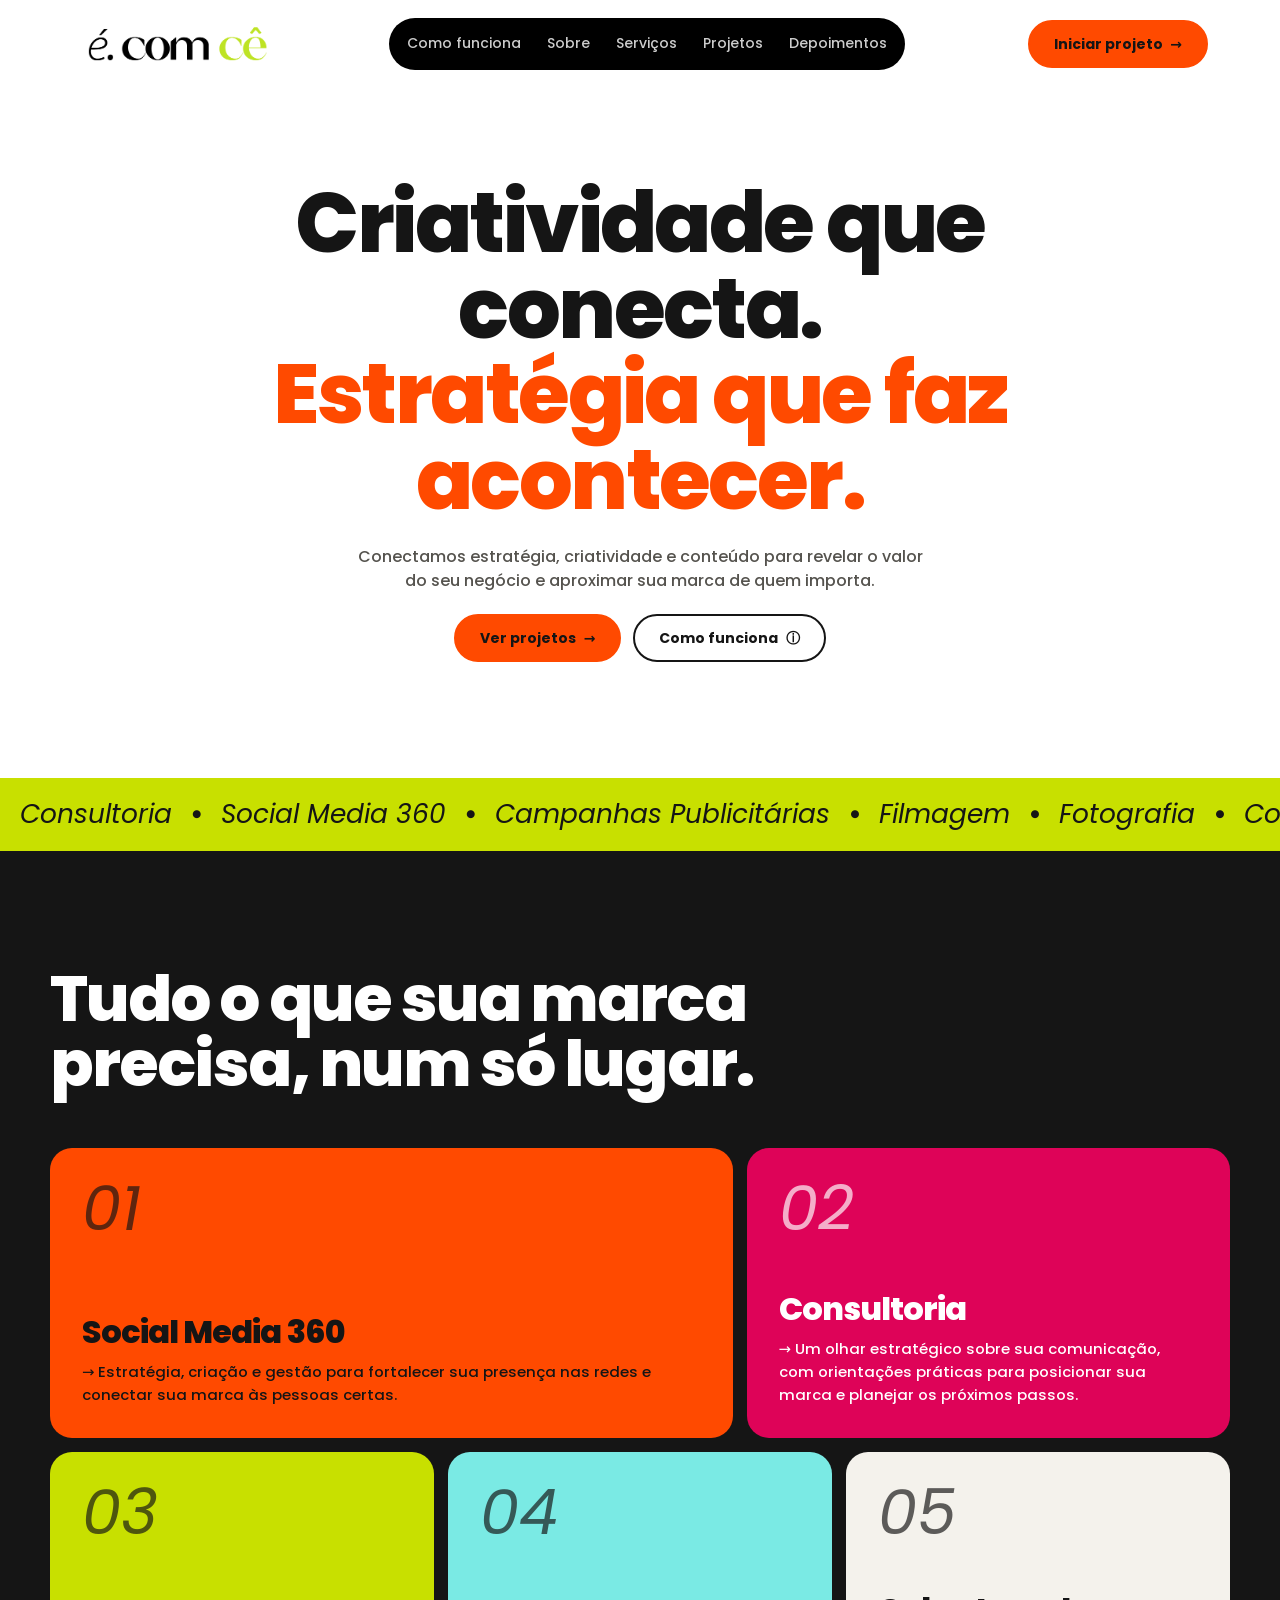
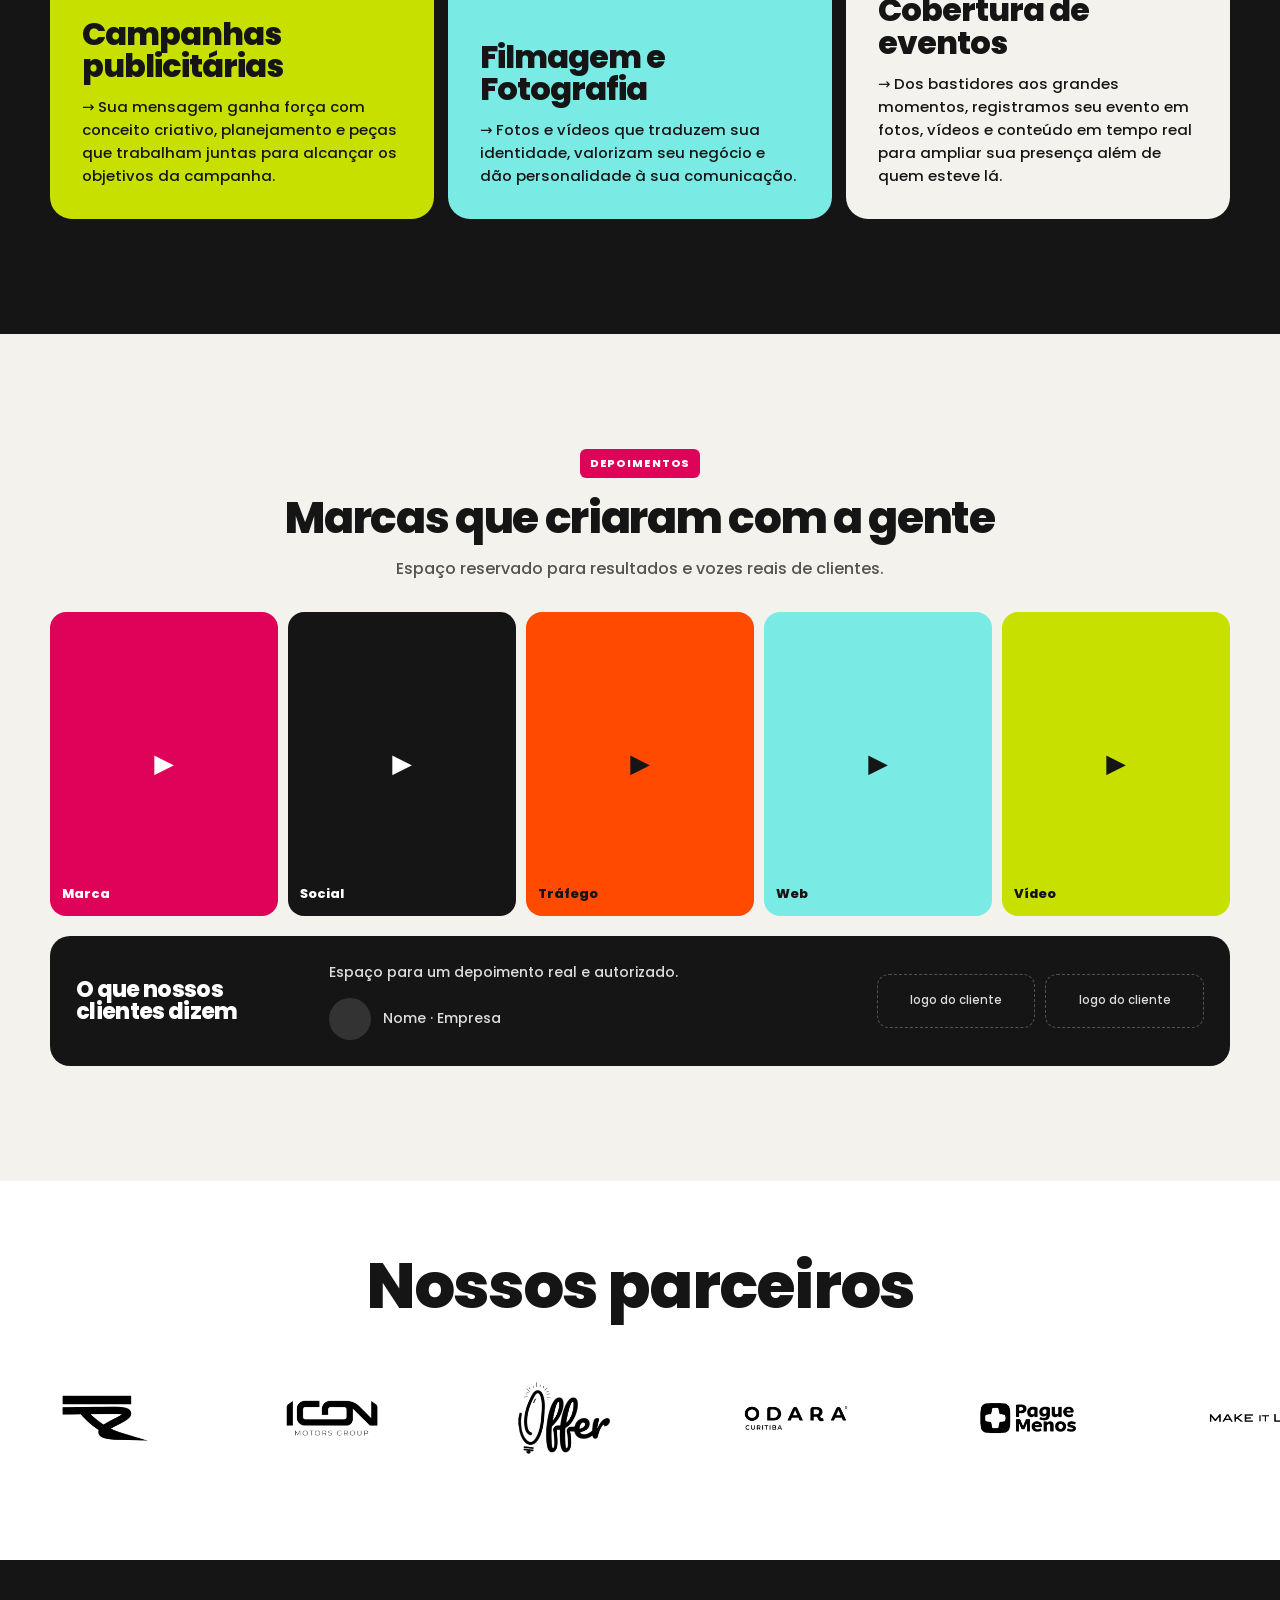
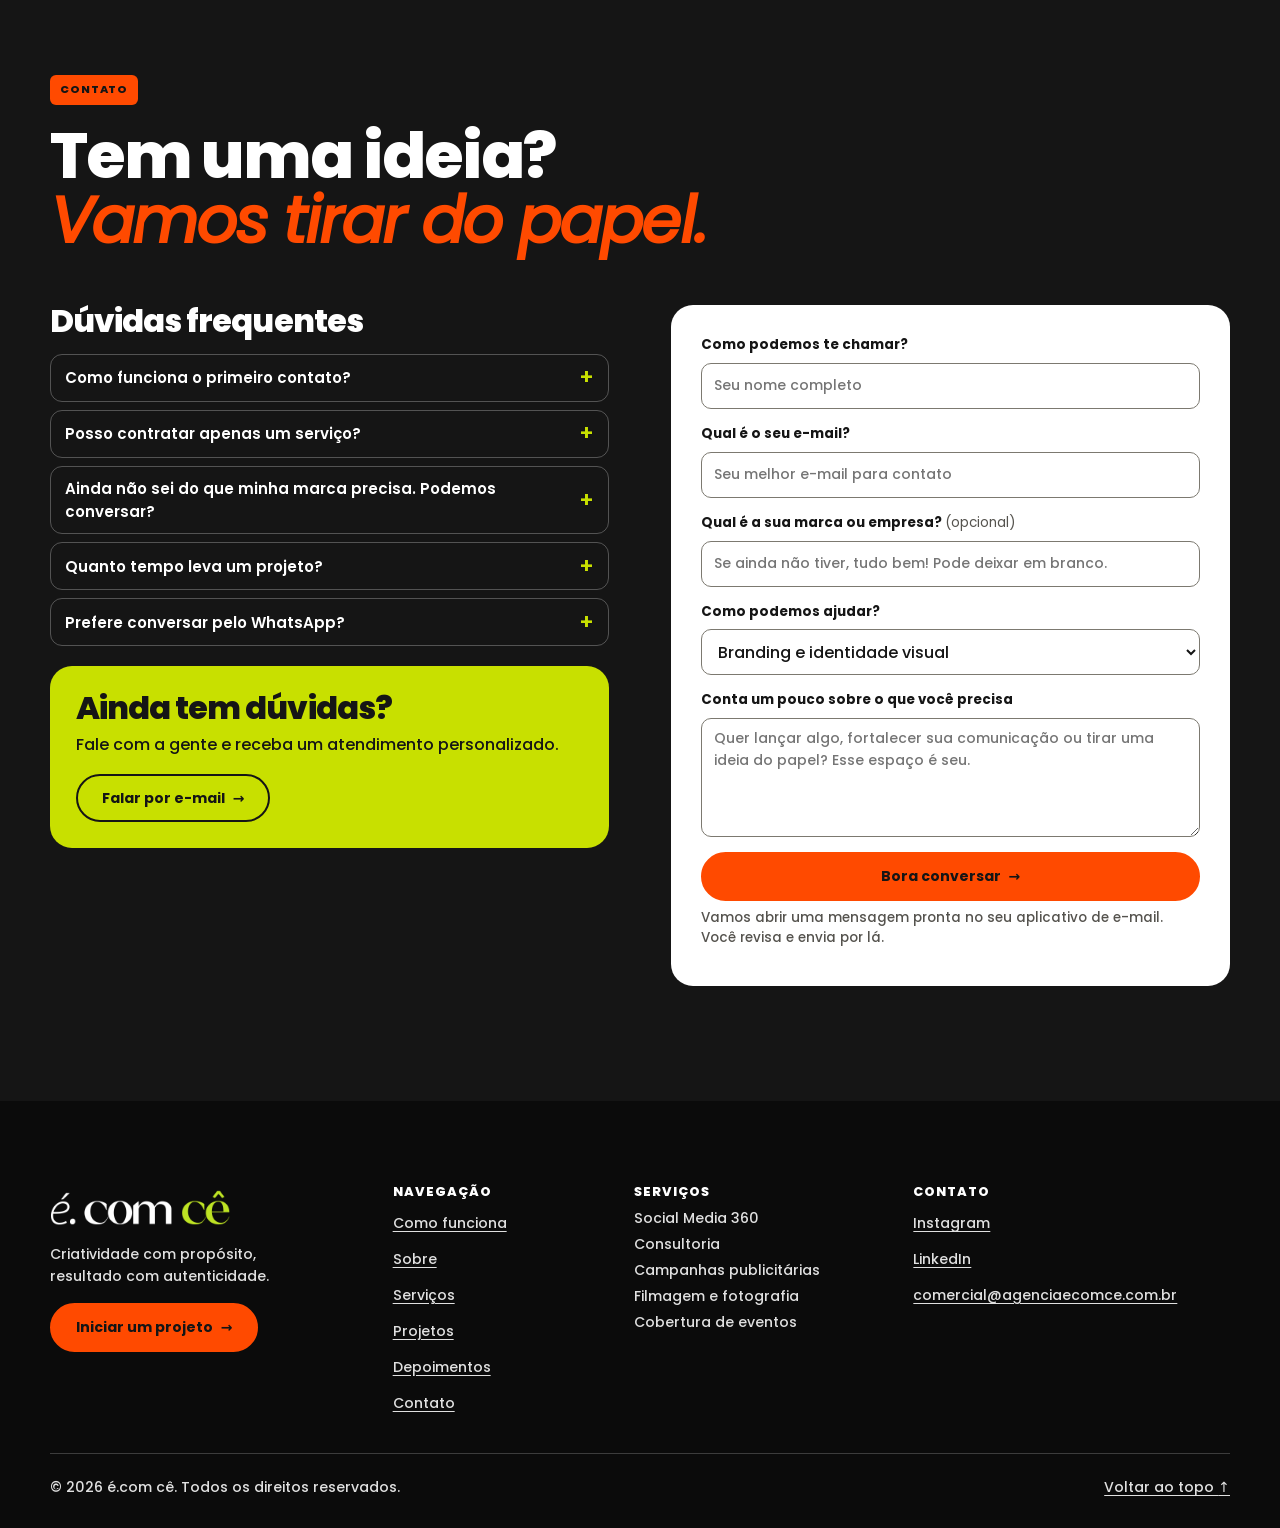
==== commit 7978fd96: "Add files via upload" ====
--- a/index.html
+++ b/index.html
@@ -51,20 +51,7 @@
       </div>
     </section>
 
-    <section class="section section-paper" id="manifesto" aria-label="Sobre a agência">
-      <div class="container">
-        <div class="manifesto-copy" data-reveal>
-          <p class="section-copy">Cada negócio tem uma identidade. Nosso trabalho é entender essa identidade, organizar o que ela quer comunicar e transformar em peças, campanhas e experiências coerentes.</p>
-          <p class="section-copy">O nome diz o resto: proximidade. A gente trabalha junto, com clareza e conversa de verdade.</p>
-          <div class="actions">
-            <a class="button button-primary" href="#contato">Vamos criar juntos?</a>
-            <a class="button" href="./projeto/">Ver trabalhos</a>
-          </div>
-        </div>
-      </div>
-    </section>
-
-    <div class="service-strip" aria-hidden="true">
+<div class="service-strip" aria-hidden="true">
       <div class="service-strip-track">
         <div class="service-strip-group">
           <span>Consultoria</span><span>Social Media 360</span><span>Campanhas Publicitárias</span>
@@ -80,7 +67,6 @@
     <section class="section section-dark" id="servicos" data-theme="dark">
       <div class="container">
         <div class="section-intro" data-reveal>
-          <p class="eyebrow">Serviços</p>
           <h2>Tudo o que sua marca precisa, num só lugar.</h2>
         </div>
         <div class="service-grid">
@@ -129,6 +115,7 @@
       </div>
     </section>
 
+    <!-- Seção de pacotes reservada para reativação futura.
     <section class="section paths" id="caminhos">
       <div class="container">
         <div class="section-intro" data-reveal>
@@ -156,6 +143,61 @@
             <ul><li>Sites e landing pages</li><li>Páginas de campanha</li><li>Experiências responsivas</li></ul>
             <a class="button" href="#contato">Falar com o time <span aria-hidden="true">→</span></a>
           </article>
+        </div>
+      </div>
+    </section>
+    -->
+
+    <section class="partner-section" aria-labelledby="home-partners-title">
+      <div class="container"><h2 id="home-partners-title">Nossos parceiros</h2></div>
+      <div class="partner-marquee" tabindex="0" role="group" aria-label="Marcas parceiras">
+        <div class="partner-track">
+          <ul class="partner-group">
+            <li><img src="img/parceiros/1.png" alt="Marca parceira 1" loading="lazy" decoding="async"></li>
+            <li><img src="img/parceiros/2.png" alt="Icon Motors Group" loading="lazy" decoding="async"></li>
+            <li><img src="img/parceiros/3.png" alt="Offer" loading="lazy" decoding="async"></li>
+            <li><img src="img/parceiros/4.png" alt="Odara Curitiba" loading="lazy" decoding="async"></li>
+            <li><img src="img/parceiros/5.png" alt="Parque Menos" loading="lazy" decoding="async"></li>
+            <li><img src="img/parceiros/6.png" alt="Make It Last" loading="lazy" decoding="async"></li>
+            <li><img src="img/parceiros/7.png" alt="Revista Têxtil" loading="lazy" decoding="async"></li>
+            <li><img src="img/parceiros/8.png" alt="Onfly" loading="lazy" decoding="async"></li>
+            <li><img src="img/parceiros/9.png" alt="PropTalks" loading="lazy" decoding="async"></li>
+            <li><img src="img/parceiros/10.png" alt="Marca parceira 10" loading="lazy" decoding="async"></li>
+            <li><img src="img/parceiros/11.png" alt="Temperinhos Vovó Noêmia" loading="lazy" decoding="async"></li>
+            <li><img src="img/parceiros/12.png" alt="Conacê" loading="lazy" decoding="async"></li>
+            <li><img src="img/parceiros/13.png" alt="Stay" loading="lazy" decoding="async"></li>
+            <li><img src="img/parceiros/14.png" alt="Martorelli Advogados" loading="lazy" decoding="async"></li>
+            <li><img src="img/parceiros/15.png" alt="Sacred Rebel" loading="lazy" decoding="async"></li>
+            <li><img src="img/parceiros/16.png" alt="Larissa Herculano" loading="lazy" decoding="async"></li>
+            <li><img src="img/parceiros/17.png" alt="Larissa Feitosa" loading="lazy" decoding="async"></li>
+            <li><img src="img/parceiros/18.png" alt="Gabriela Cassemiro" loading="lazy" decoding="async"></li>
+            <li><img src="img/parceiros/19.png" alt="Lombroso" loading="lazy" decoding="async"></li>
+            <li><img src="img/parceiros/20.png" alt="Rego Carvalho Gomes" loading="lazy" decoding="async"></li>
+            <li><img src="img/parceiros/behi_horizontal_ponto_final_tinta.png" alt="behi. digital" loading="lazy" decoding="async"></li>
+          </ul>
+          <ul class="partner-group partner-repeat" aria-hidden="true">
+            <li><img src="img/parceiros/1.png" alt="" loading="lazy" decoding="async"></li>
+            <li><img src="img/parceiros/2.png" alt="" loading="lazy" decoding="async"></li>
+            <li><img src="img/parceiros/3.png" alt="" loading="lazy" decoding="async"></li>
+            <li><img src="img/parceiros/4.png" alt="" loading="lazy" decoding="async"></li>
+            <li><img src="img/parceiros/5.png" alt="" loading="lazy" decoding="async"></li>
+            <li><img src="img/parceiros/6.png" alt="" loading="lazy" decoding="async"></li>
+            <li><img src="img/parceiros/7.png" alt="" loading="lazy" decoding="async"></li>
+            <li><img src="img/parceiros/8.png" alt="" loading="lazy" decoding="async"></li>
+            <li><img src="img/parceiros/9.png" alt="" loading="lazy" decoding="async"></li>
+            <li><img src="img/parceiros/10.png" alt="" loading="lazy" decoding="async"></li>
+            <li><img src="img/parceiros/11.png" alt="" loading="lazy" decoding="async"></li>
+            <li><img src="img/parceiros/12.png" alt="" loading="lazy" decoding="async"></li>
+            <li><img src="img/parceiros/13.png" alt="" loading="lazy" decoding="async"></li>
+            <li><img src="img/parceiros/14.png" alt="" loading="lazy" decoding="async"></li>
+            <li><img src="img/parceiros/15.png" alt="" loading="lazy" decoding="async"></li>
+            <li><img src="img/parceiros/16.png" alt="" loading="lazy" decoding="async"></li>
+            <li><img src="img/parceiros/17.png" alt="" loading="lazy" decoding="async"></li>
+            <li><img src="img/parceiros/18.png" alt="" loading="lazy" decoding="async"></li>
+            <li><img src="img/parceiros/19.png" alt="" loading="lazy" decoding="async"></li>
+            <li><img src="img/parceiros/20.png" alt="" loading="lazy" decoding="async"></li>
+            <li><img src="img/parceiros/behi_horizontal_ponto_final_tinta.png" alt="" loading="lazy" decoding="async"></li>
+          </ul>
         </div>
       </div>
     </section>
@@ -243,9 +285,9 @@
           <a href="./projeto/">Projetos</a><a href="#depoimentos">Depoimentos</a><a href="#contato">Contato</a>
         </nav>
         <div class="footer-column">
-          <h2>Serviços</h2>
-          <span>Branding e identidade</span><span>Social media</span><span>Marketing e tráfego pago</span>
-          <span>Web design</span><span>Design gráfico</span><span>Produção audiovisual</span>
+          <h2>Serviços</h2>
+          <span>Social Media 360</span><span>Consultoria</span><span>Campanhas publicitárias</span>
+          <span>Filmagem e fotografia</span><span>Cobertura de eventos</span>
         </div>
         <div class="footer-column">
           <h2>Contato</h2>
--- a/css/style.css
+++ b/css/style.css
@@ -269,6 +269,30 @@
 .manifesto-copy .section-copy { max-width: 480px; margin-inline: auto; }
 .manifesto-copy .section-copy:first-child { margin-top: 0; }
 .manifesto-copy .actions { justify-content: center; }
+
+/* Marcas fornecidas pela cliente */
+.partner-section { padding-block: clamp(40px, 6vw, 72px); background: var(--white); color: var(--ink); text-align: center; }
+.partner-section h2, .partners-section h2 { margin-bottom: 30px; }
+.partner-marquee { overflow: hidden; }
+.partner-marquee:focus-visible { outline-offset: -4px; }
+.partner-track { display: flex; width: max-content; }
+.partner-group { display: flex; flex: none; align-items: center; gap: 32px; padding: 0 32px 0 0; margin: 0; list-style: none; }
+.partner-group li { display: flex; align-items: center; justify-content: center; flex: 0 0 200px; width: 200px; height: 140px; }
+.partner-group img { flex: none; width: 200px; height: 140px; object-fit: contain; }
+.partner-grid { display: grid; grid-template-columns: repeat(auto-fit, minmax(140px, 1fr)); align-items: center; gap: 24px; padding: 0; margin: 0; list-style: none; }
+.partner-grid li { display: grid; place-items: center; height: 140px; min-width: 0; }
+.partner-grid img { width: 100%; height: 100%; object-fit: contain; }
+@keyframes partner-slide { to { transform: translateX(-50%); } }
+@media (prefers-reduced-motion: no-preference) {
+  .partner-track { animation: partner-slide 100s linear infinite; }
+}
+@media (prefers-reduced-motion: reduce) {
+  .partner-track { width: auto; }
+  .partner-group { flex-wrap: wrap; justify-content: center; gap: 12px; padding: 0; }
+  .partner-group li { flex-basis: 140px; width: 140px; height: 110px; }
+  .partner-group img { width: 140px; height: 110px; }
+  .partner-repeat { display: none !important; }
+}
 
 .service-strip { overflow: hidden; padding-block: 16px; background: var(--lime); }
 .service-strip-track { display: flex; width: max-content; animation: service-scroll 34s linear infinite; }
@@ -498,3 +522,26 @@
   .service-strip-group span { padding-inline-start: 6px; gap: 6px; }
   .service-strip-repeat { display: none; }
 }
+
+/* Compensa as margens internas dos arquivos originais das marcas. */
+.partner-group img[src$="/1.png"] { transform: translateY(-2.72px); }
+.partner-group img[src$="/10.png"] { transform: translateY(0.58px); }
+.partner-group img[src$="/11.png"] { transform: translateY(-0.39px); }
+.partner-group img[src$="/12.png"] { transform: translateY(1.94px); }
+.partner-group img[src$="/13.png"] { transform: translateY(2.14px); }
+.partner-group img[src$="/14.png"] { transform: translateY(3.11px); }
+.partner-group img[src$="/15.png"] { transform: translateY(-0.78px); }
+.partner-group img[src$="/16.png"] { transform: translateY(3.89px); }
+.partner-group img[src$="/17.png"] { transform: translateY(9.53px); }
+.partner-group img[src$="/18.png"] { transform: translateY(0.19px); }
+.partner-group img[src$="/19.png"] { transform: translateY(0px); }
+.partner-group img[src$="/2.png"] { transform: translateY(0.19px); }
+.partner-group img[src$="/20.png"] { transform: translateY(0px); }
+.partner-group img[src$="/3.png"] { transform: translateY(2.92px); }
+.partner-group img[src$="/4.png"] { transform: translateY(-1.94px); }
+.partner-group img[src$="/5.png"] { transform: translateY(0px); }
+.partner-group img[src$="/6.png"] { transform: translateY(-0.58px); }
+.partner-group img[src$="/7.png"] { transform: translateY(0.19px); }
+.partner-group img[src$="/8.png"] { transform: translateY(0px); }
+.partner-group img[src$="/9.png"] { transform: translateY(0px); }
+.partner-group img[src$="/behi_horizontal_ponto_final_tinta.png"] { transform: translateY(0px); }
